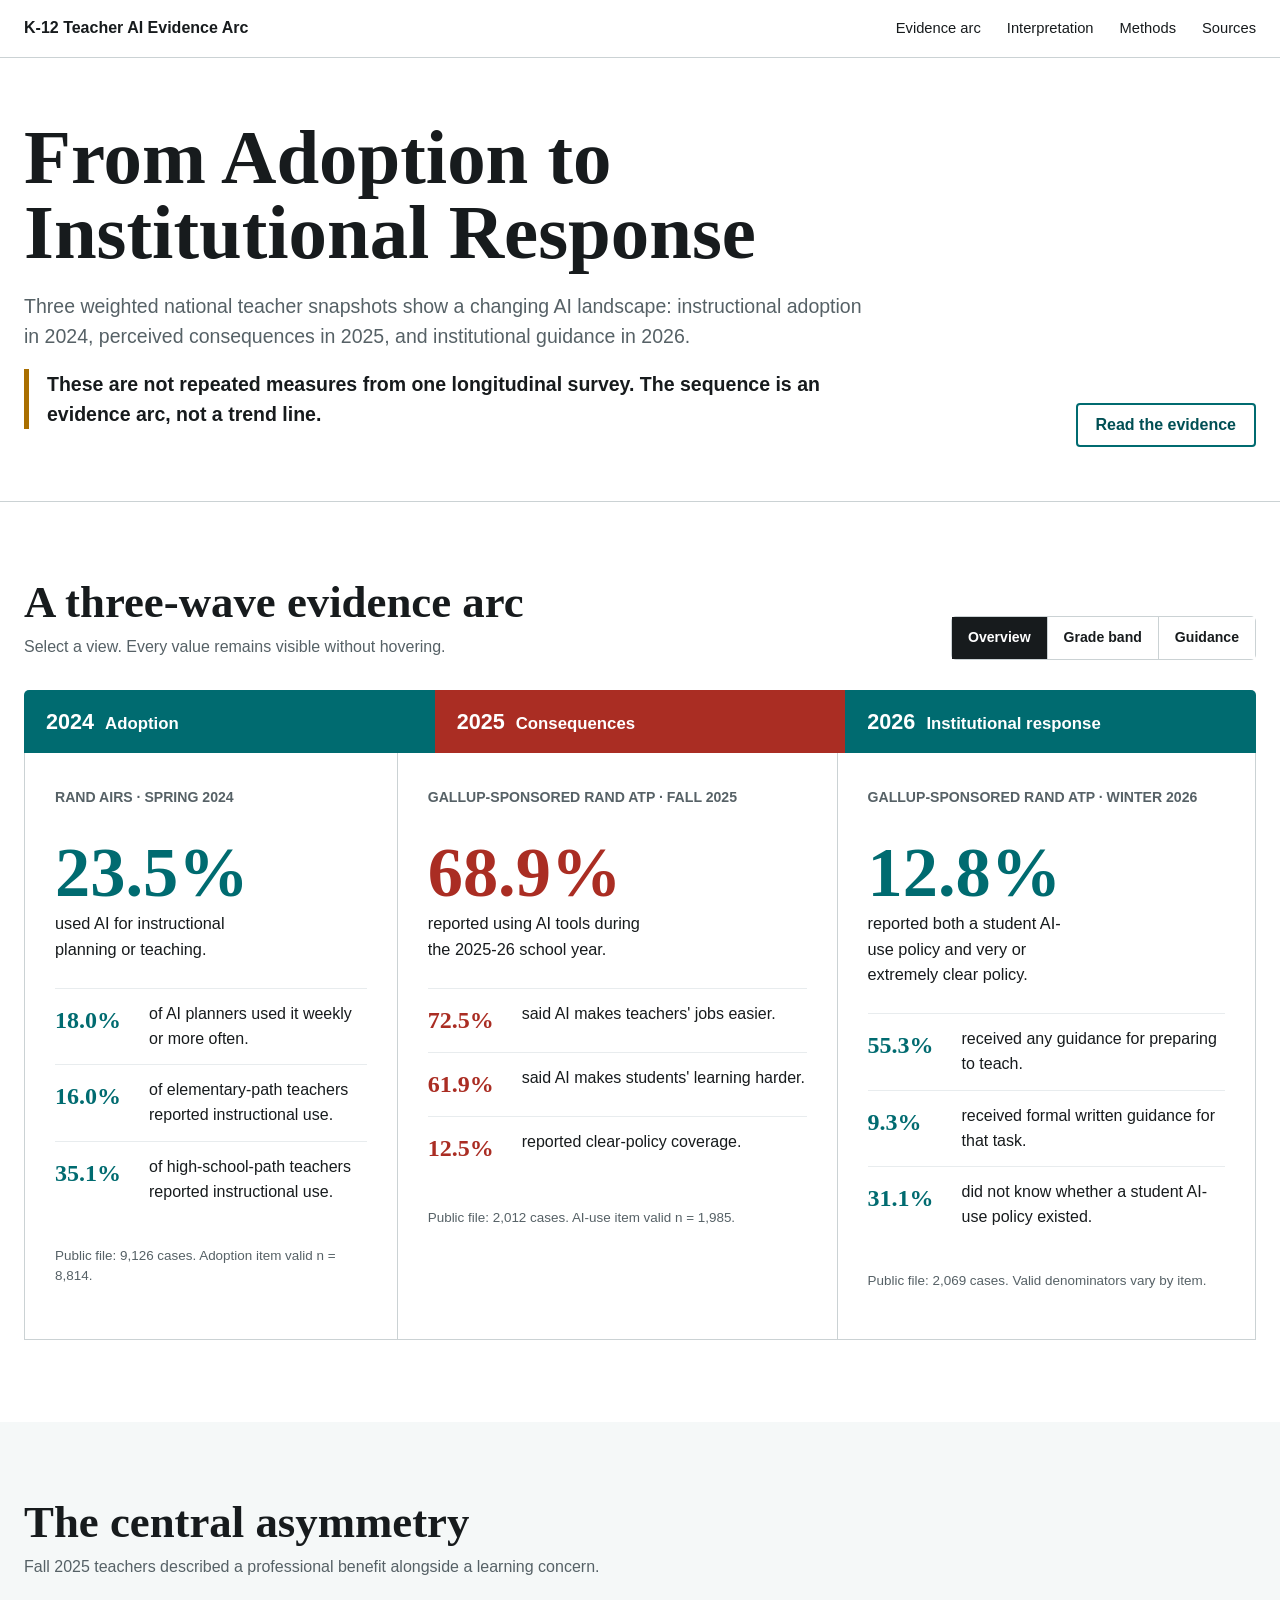
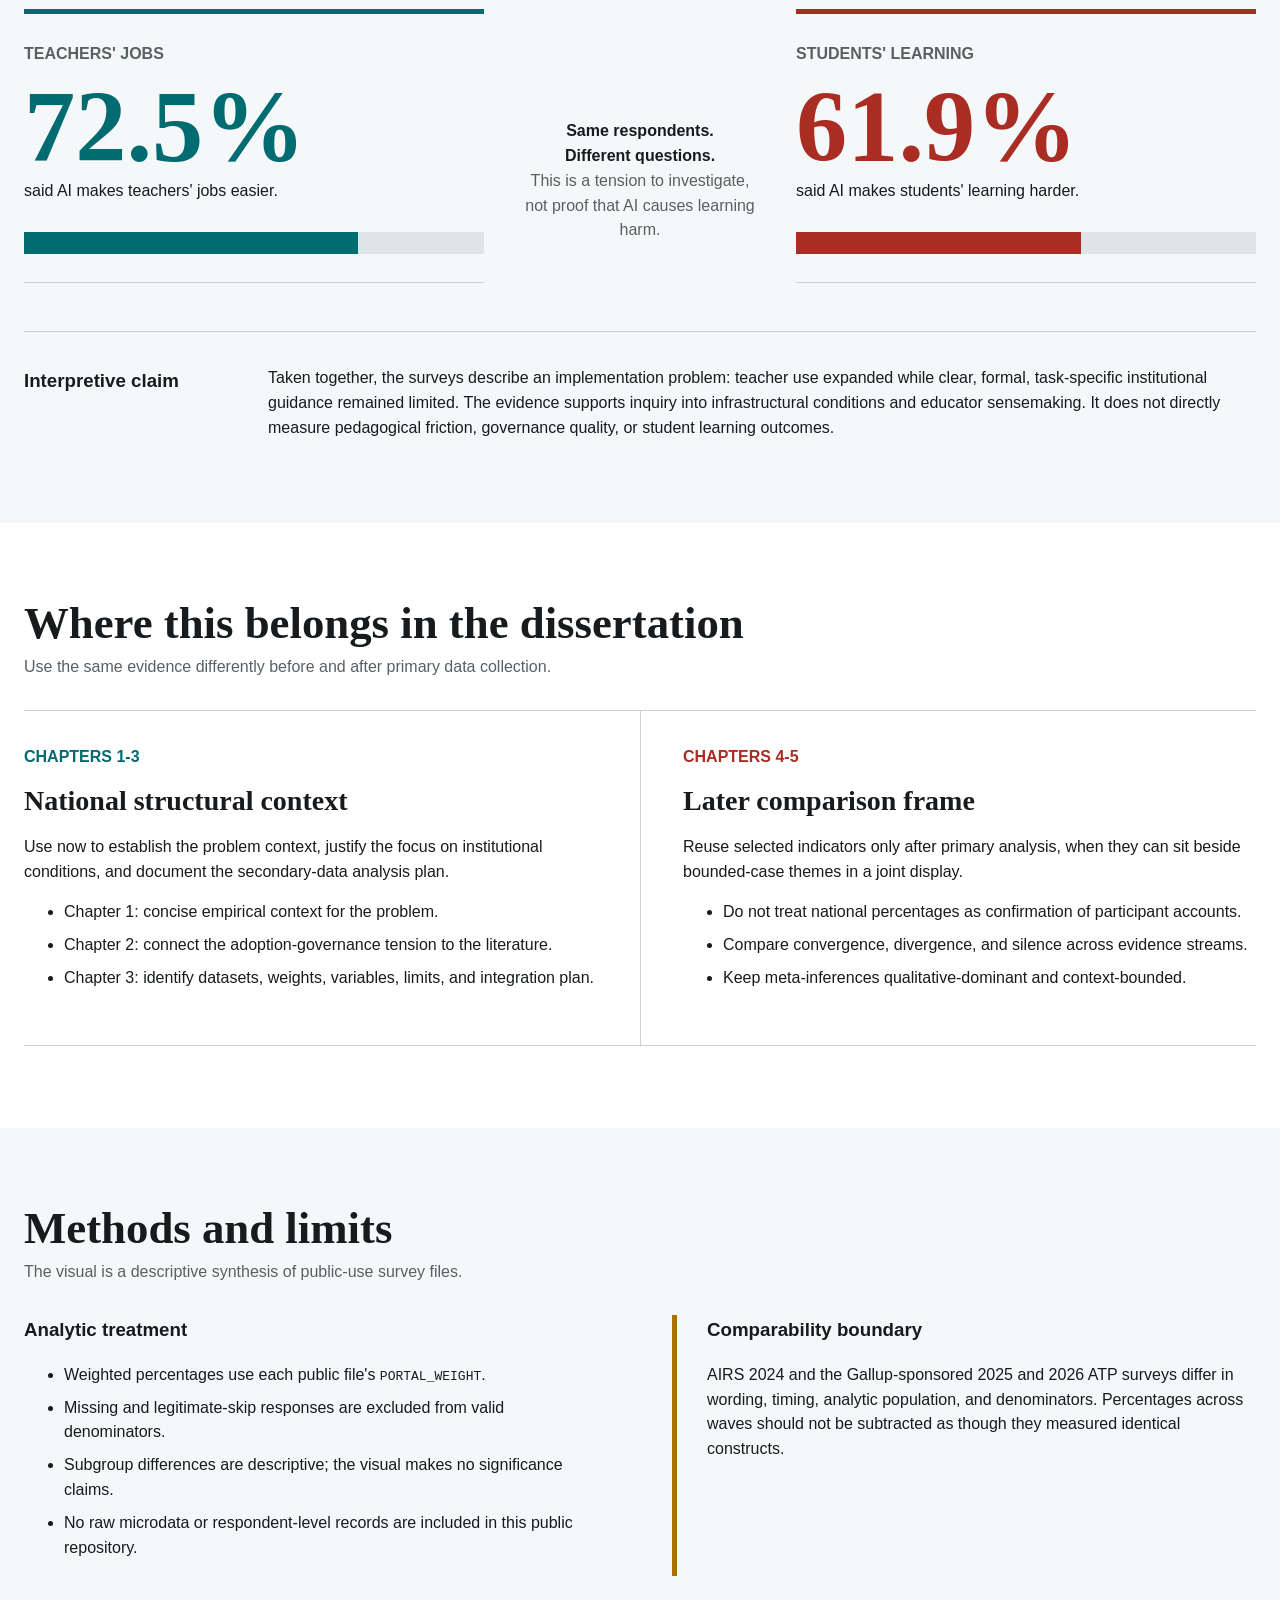
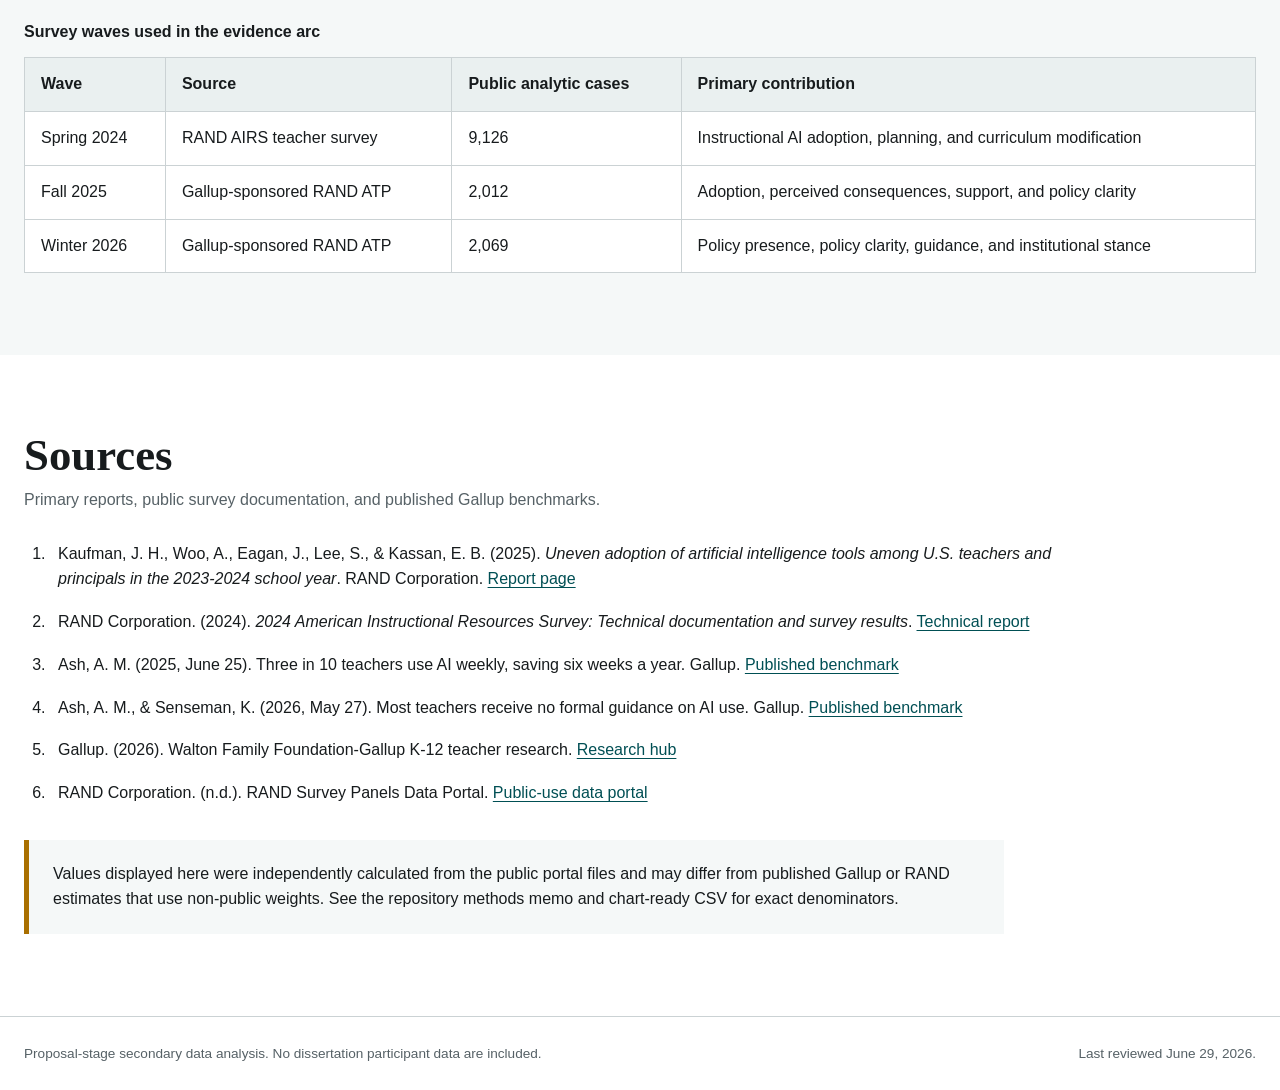
==== index.html @ 57ae304a "Create K-12 teacher AI evidence arc" ====
<!doctype html>
<html lang="en">
<head>
  <meta charset="utf-8">
  <meta name="viewport" content="width=device-width, initial-scale=1">
  <meta name="description" content="A proposal-stage visual analysis of national K-12 teacher AI survey evidence from 2024 through 2026.">
  <title>From Adoption to Institutional Response</title>
  <link rel="stylesheet" href="styles.css">
  <script src="app.js" defer></script>
</head>
<body>
  <a class="skip-link" href="#main">Skip to the evidence</a>

  <header class="site-header">
    <a class="brand" href="#top">K-12 Teacher AI Evidence Arc</a>
    <nav aria-label="Primary navigation">
      <a href="#evidence">Evidence arc</a>
      <a href="#interpretation">Interpretation</a>
      <a href="#methods">Methods</a>
      <a href="#sources">Sources</a>
    </nav>
  </header>

  <main id="main">
    <section class="hero" id="top">
      <div class="hero-copy">
        <h1>From Adoption to Institutional Response</h1>
        <p>
          Three weighted national teacher snapshots show a changing AI landscape:
          instructional adoption in 2024, perceived consequences in 2025, and
          institutional guidance in 2026.
        </p>
        <p class="boundary-note">
          These are not repeated measures from one longitudinal survey. The sequence is
          an evidence arc, not a trend line.
        </p>
      </div>
      <a class="primary-link" href="#evidence">Read the evidence</a>
    </section>

    <section class="evidence-section" id="evidence" aria-labelledby="evidence-title">
      <div class="section-heading">
        <div>
          <h2 id="evidence-title">A three-wave evidence arc</h2>
          <p>Select a view. Every value remains visible without hovering.</p>
        </div>
        <div class="view-tabs" role="tablist" aria-label="Evidence view">
          <button type="button" role="tab" aria-selected="true" aria-controls="chart-panel" data-view="overview">Overview</button>
          <button type="button" role="tab" aria-selected="false" aria-controls="chart-panel" data-view="grade">Grade band</button>
          <button type="button" role="tab" aria-selected="false" aria-controls="chart-panel" data-view="guidance">Guidance</button>
        </div>
      </div>

      <div class="stage-rail" aria-label="Evidence arc stages">
        <div class="stage stage-2024">
          <span>2024</span>
          <strong>Adoption</strong>
        </div>
        <div class="stage stage-2025">
          <span>2025</span>
          <strong>Consequences</strong>
        </div>
        <div class="stage stage-2026">
          <span>2026</span>
          <strong>Institutional response</strong>
        </div>
      </div>

      <div id="chart-panel" class="chart-panel" role="tabpanel" aria-live="polite"></div>
      <noscript>
        <p class="noscript-note">Enable JavaScript to switch among evidence views. The chart-ready data remain available in the repository.</p>
      </noscript>
    </section>

    <section class="interpretation-section" id="interpretation">
      <div class="section-heading">
        <div>
          <h2>The central asymmetry</h2>
          <p>Fall 2025 teachers described a professional benefit alongside a learning concern.</p>
        </div>
      </div>

      <div class="asymmetry-grid">
        <article class="asymmetry-side benefit">
          <p class="measure-label">Teachers' jobs</p>
          <p class="large-value">72.5%</p>
          <p>said AI makes teachers' jobs easier.</p>
          <div class="single-bar" aria-label="72.5 percent said AI makes teachers' jobs easier">
            <span style="width:72.5%"></span>
          </div>
        </article>
        <div class="asymmetry-note">
          <strong>Same respondents.<br>Different questions.</strong>
          <p>This is a tension to investigate, not proof that AI causes learning harm.</p>
        </div>
        <article class="asymmetry-side concern">
          <p class="measure-label">Students' learning</p>
          <p class="large-value">61.9%</p>
          <p>said AI makes students' learning harder.</p>
          <div class="single-bar" aria-label="61.9 percent said AI makes students' learning harder">
            <span style="width:61.9%"></span>
          </div>
        </article>
      </div>

      <div class="interpretive-claim">
        <h3>Interpretive claim</h3>
        <p>
          Taken together, the surveys describe an implementation problem: teacher use
          expanded while clear, formal, task-specific institutional guidance remained
          limited. The evidence supports inquiry into infrastructural conditions and
          educator sensemaking. It does not directly measure pedagogical friction,
          governance quality, or student learning outcomes.
        </p>
      </div>
    </section>

    <section class="chapter-section" id="chapters">
      <div class="section-heading">
        <div>
          <h2>Where this belongs in the dissertation</h2>
          <p>Use the same evidence differently before and after primary data collection.</p>
        </div>
      </div>

      <div class="chapter-grid">
        <article>
          <p class="chapter-number">Chapters 1-3</p>
          <h3>National structural context</h3>
          <p>
            Use now to establish the problem context, justify the focus on institutional
            conditions, and document the secondary-data analysis plan.
          </p>
          <ul>
            <li>Chapter 1: concise empirical context for the problem.</li>
            <li>Chapter 2: connect the adoption-governance tension to the literature.</li>
            <li>Chapter 3: identify datasets, weights, variables, limits, and integration plan.</li>
          </ul>
        </article>
        <article>
          <p class="chapter-number future">Chapters 4-5</p>
          <h3>Later comparison frame</h3>
          <p>
            Reuse selected indicators only after primary analysis, when they can sit
            beside bounded-case themes in a joint display.
          </p>
          <ul>
            <li>Do not treat national percentages as confirmation of participant accounts.</li>
            <li>Compare convergence, divergence, and silence across evidence streams.</li>
            <li>Keep meta-inferences qualitative-dominant and context-bounded.</li>
          </ul>
        </article>
      </div>
    </section>

    <section class="methods-section" id="methods">
      <div class="section-heading">
        <div>
          <h2>Methods and limits</h2>
          <p>The visual is a descriptive synthesis of public-use survey files.</p>
        </div>
      </div>

      <div class="methods-grid">
        <div>
          <h3>Analytic treatment</h3>
          <ul>
            <li>Weighted percentages use each public file's <code>PORTAL_WEIGHT</code>.</li>
            <li>Missing and legitimate-skip responses are excluded from valid denominators.</li>
            <li>Subgroup differences are descriptive; the visual makes no significance claims.</li>
            <li>No raw microdata or respondent-level records are included in this public repository.</li>
          </ul>
        </div>
        <div>
          <h3>Comparability boundary</h3>
          <p>
            AIRS 2024 and the Gallup-sponsored 2025 and 2026 ATP surveys differ in
            wording, timing, analytic population, and denominators. Percentages across
            waves should not be subtracted as though they measured identical constructs.
          </p>
        </div>
      </div>

      <div class="method-table-wrap">
        <table>
          <caption>Survey waves used in the evidence arc</caption>
          <thead>
            <tr>
              <th scope="col">Wave</th>
              <th scope="col">Source</th>
              <th scope="col">Public analytic cases</th>
              <th scope="col">Primary contribution</th>
            </tr>
          </thead>
          <tbody>
            <tr>
              <td>Spring 2024</td>
              <td>RAND AIRS teacher survey</td>
              <td>9,126</td>
              <td>Instructional AI adoption, planning, and curriculum modification</td>
            </tr>
            <tr>
              <td>Fall 2025</td>
              <td>Gallup-sponsored RAND ATP</td>
              <td>2,012</td>
              <td>Adoption, perceived consequences, support, and policy clarity</td>
            </tr>
            <tr>
              <td>Winter 2026</td>
              <td>Gallup-sponsored RAND ATP</td>
              <td>2,069</td>
              <td>Policy presence, policy clarity, guidance, and institutional stance</td>
            </tr>
          </tbody>
        </table>
      </div>
    </section>

    <section class="sources-section" id="sources">
      <div class="section-heading">
        <div>
          <h2>Sources</h2>
          <p>Primary reports, public survey documentation, and published Gallup benchmarks.</p>
        </div>
      </div>

      <ol class="source-list">
        <li>
          Kaufman, J. H., Woo, A., Eagan, J., Lee, S., &amp; Kassan, E. B. (2025).
          <em>Uneven adoption of artificial intelligence tools among U.S. teachers and principals in the 2023-2024 school year</em>.
          RAND Corporation.
          <a href="https://www.rand.org/pubs/research_reports/RRA134-25.html">Report page</a>
        </li>
        <li>
          RAND Corporation. (2024). <em>2024 American Instructional Resources Survey: Technical documentation and survey results</em>.
          <a href="https://www.rand.org/content/dam/rand/pubs/research_reports/RRA100/RRA134-24/RAND_RRA134-24.pdf">Technical report</a>
        </li>
        <li>
          Ash, A. M. (2025, June 25). Three in 10 teachers use AI weekly, saving six weeks a year. Gallup.
          <a href="https://news.gallup.com/poll/691967/three-teachers-weekly-saving-six-weeks-year.aspx">Published benchmark</a>
        </li>
        <li>
          Ash, A. M., &amp; Senseman, K. (2026, May 27). Most teachers receive no formal guidance on AI use. Gallup.
          <a href="https://news.gallup.com/poll/710534/teachers-receive-no-formal-guidance.aspx">Published benchmark</a>
        </li>
        <li>
          Gallup. (2026). Walton Family Foundation-Gallup K-12 teacher research.
          <a href="https://www.gallup.com/analytics/659819/k-12-teacher-research.aspx">Research hub</a>
        </li>
        <li>
          RAND Corporation. (n.d.). RAND Survey Panels Data Portal.
          <a href="https://rspdata.org/">Public-use data portal</a>
        </li>
      </ol>

      <p class="source-note">
        Values displayed here were independently calculated from the public portal files
        and may differ from published Gallup or RAND estimates that use non-public weights.
        See the repository methods memo and chart-ready CSV for exact denominators.
      </p>
    </section>
  </main>

  <footer>
    <p>Proposal-stage secondary data analysis. No dissertation participant data are included.</p>
    <p>Last reviewed June 29, 2026.</p>
  </footer>
</body>
</html>
---- styles.css ----
:root {
  --ink: #171b1d;
  --muted: #566166;
  --line: #cbd2d4;
  --soft-line: #e8ecee;
  --paper: #ffffff;
  --wash: #f5f8f8;
  --teal: #006b70;
  --teal-dark: #004f54;
  --red: #aa2d23;
  --red-dark: #7f211a;
  --ochre: #a96f00;
  --focus: #1e6cc7;
  --max: 1240px;
}

* {
  box-sizing: border-box;
}

html {
  scroll-behavior: smooth;
}

body {
  margin: 0;
  background: var(--paper);
  color: var(--ink);
  font-family: "Segoe UI", Aptos, Arial, sans-serif;
  line-height: 1.55;
}

a {
  color: var(--teal-dark);
  text-underline-offset: 0.18em;
}

a:hover {
  color: var(--red-dark);
}

button,
a {
  -webkit-tap-highlight-color: transparent;
}

:focus-visible {
  outline: 3px solid var(--focus);
  outline-offset: 3px;
}

.skip-link {
  position: fixed;
  z-index: 100;
  top: 8px;
  left: 8px;
  padding: 10px 14px;
  background: var(--ink);
  color: #fff;
  transform: translateY(-150%);
}

.skip-link:focus {
  transform: translateY(0);
}

.site-header {
  position: sticky;
  z-index: 20;
  top: 0;
  display: flex;
  align-items: center;
  justify-content: space-between;
  min-height: 58px;
  padding: 0 max(24px, calc((100vw - var(--max)) / 2));
  border-bottom: 1px solid var(--line);
  background: rgba(255, 255, 255, 0.97);
}

.brand {
  color: var(--ink);
  font-weight: 750;
  text-decoration: none;
}

nav {
  display: flex;
  gap: 26px;
}

nav a {
  color: var(--ink);
  font-size: 0.92rem;
  text-decoration: none;
}

nav a:hover {
  color: var(--teal);
}

main > section {
  scroll-margin-top: 70px;
}

.hero,
.evidence-section,
.interpretation-section,
.chapter-section,
.methods-section,
.sources-section,
footer {
  padding-right: max(24px, calc((100vw - var(--max)) / 2));
  padding-left: max(24px, calc((100vw - var(--max)) / 2));
}

.hero {
  display: grid;
  grid-template-columns: minmax(0, 1fr) auto;
  gap: 42px;
  align-items: end;
  min-height: 390px;
  padding-top: 62px;
  padding-bottom: 54px;
  border-bottom: 1px solid var(--line);
}

.hero-copy {
  max-width: 1000px;
}

h1,
h2,
h3,
p {
  margin-top: 0;
}

h1 {
  max-width: 1120px;
  margin-bottom: 20px;
  font-family: Georgia, "Times New Roman", serif;
  font-size: clamp(3rem, 6vw, 5.25rem);
  font-weight: 700;
  line-height: 0.98;
  letter-spacing: 0;
}

.hero-copy > p {
  max-width: 850px;
  margin-bottom: 18px;
  color: var(--muted);
  font-size: 1.22rem;
}

.boundary-note {
  padding-left: 18px;
  border-left: 5px solid var(--ochre);
  color: var(--ink) !important;
  font-weight: 650;
}

.primary-link {
  display: inline-flex;
  align-items: center;
  min-height: 44px;
  padding: 0 18px;
  border: 2px solid var(--teal);
  border-radius: 4px;
  color: var(--teal-dark);
  font-weight: 700;
  text-decoration: none;
}

.primary-link:hover {
  background: var(--teal);
  color: #fff;
}

.evidence-section,
.interpretation-section,
.chapter-section,
.methods-section,
.sources-section {
  padding-top: 76px;
  padding-bottom: 82px;
}

.interpretation-section,
.methods-section {
  background: var(--wash);
}

.section-heading {
  display: flex;
  gap: 24px;
  align-items: end;
  justify-content: space-between;
  margin-bottom: 30px;
}

h2 {
  margin-bottom: 8px;
  font-family: Georgia, "Times New Roman", serif;
  font-size: clamp(2rem, 3.5vw, 3.4rem);
  line-height: 1.08;
  letter-spacing: 0;
}

.section-heading p {
  margin-bottom: 0;
  color: var(--muted);
}

.view-tabs {
  display: flex;
  flex: 0 0 auto;
  border: 1px solid var(--line);
  border-radius: 5px;
}

.view-tabs button {
  min-height: 42px;
  padding: 0 16px;
  border: 0;
  border-right: 1px solid var(--line);
  background: #fff;
  color: var(--ink);
  font: inherit;
  font-size: 0.88rem;
  font-weight: 650;
  cursor: pointer;
}

.view-tabs button:last-child {
  border-right: 0;
}

.view-tabs button[aria-selected="true"] {
  background: var(--ink);
  color: #fff;
}

.stage-rail {
  display: grid;
  grid-template-columns: 1fr 1fr 1fr;
  overflow: hidden;
  border-radius: 5px 5px 0 0;
}

.stage {
  display: flex;
  gap: 11px;
  align-items: baseline;
  padding: 15px 22px;
  color: #fff;
}

.stage span {
  font-size: 1.35rem;
  font-weight: 800;
}

.stage strong {
  font-size: 1.05rem;
}

.stage-2024,
.stage-2026 {
  background: var(--teal);
}

.stage-2025 {
  background: var(--red);
}

.chart-panel {
  min-height: 470px;
  border: 1px solid var(--line);
  border-top: 0;
}

.overview-grid {
  display: grid;
  grid-template-columns: 1fr 1.18fr 1.12fr;
  min-height: 470px;
}

.wave {
  padding: 34px 30px;
  border-right: 1px solid var(--line);
}

.wave:last-child {
  border-right: 0;
}

.wave-source {
  margin-bottom: 28px;
  color: var(--muted);
  font-size: 0.88rem;
  font-weight: 700;
  text-transform: uppercase;
}

.wave-value {
  margin-bottom: 4px;
  color: var(--teal);
  font-family: Georgia, "Times New Roman", serif;
  font-size: 4.4rem;
  font-weight: 700;
  line-height: 1;
}

.wave-2025 .wave-value {
  color: var(--red);
}

.wave-description {
  max-width: 24ch;
  font-size: 1.02rem;
}

.wave-list {
  margin: 26px 0 0;
  padding: 0;
  list-style: none;
}

.wave-list li {
  display: grid;
  grid-template-columns: 82px 1fr;
  gap: 12px;
  padding: 13px 0;
  border-top: 1px solid var(--soft-line);
}

.wave-list strong {
  color: var(--teal);
  font-family: Georgia, "Times New Roman", serif;
  font-size: 1.5rem;
}

.wave-2025 .wave-list strong {
  color: var(--red);
}

.wave-note {
  margin-top: 28px;
  color: var(--muted);
  font-size: 0.84rem;
}

.comparison-view,
.guidance-view {
  padding: 34px 32px 40px;
}

.chart-intro {
  max-width: 860px;
  margin-bottom: 30px;
  color: var(--muted);
}

.comparison-grid {
  display: grid;
  grid-template-columns: 1fr 1fr;
  gap: 46px;
}

.comparison-column h3,
.guidance-view h3 {
  margin-bottom: 5px;
  font-size: 1.18rem;
}

.comparison-column > p {
  color: var(--muted);
  font-size: 0.88rem;
}

.bar-row {
  display: grid;
  grid-template-columns: minmax(145px, 1.2fr) minmax(180px, 3fr) 58px;
  gap: 12px;
  align-items: center;
  margin: 15px 0;
}

.bar-label {
  font-size: 0.9rem;
}

.bar-track {
  height: 18px;
  background: #e5eaeb;
}

.bar-fill {
  display: block;
  height: 100%;
  background: var(--teal);
}

.bar-fill.red {
  background: var(--red);
}

.bar-fill.formal {
  background: var(--red);
}

.bar-value {
  font-variant-numeric: tabular-nums;
  font-weight: 750;
  text-align: right;
}

.legend {
  display: flex;
  gap: 22px;
  margin-bottom: 22px;
  font-size: 0.88rem;
}

.legend span {
  display: inline-flex;
  gap: 8px;
  align-items: center;
}

.legend i {
  width: 14px;
  height: 14px;
  background: var(--teal);
}

.legend .formal-key {
  background: var(--red);
}

.guidance-pair {
  margin-bottom: 20px;
}

.guidance-pair > p {
  margin-bottom: 7px;
  font-size: 0.9rem;
  font-weight: 650;
}

.paired-bar {
  display: grid;
  grid-template-columns: 1fr 58px;
  gap: 12px;
  align-items: center;
  margin: 5px 0;
}

.paired-track {
  height: 12px;
  background: #e5eaeb;
}

.paired-track span {
  display: block;
  height: 100%;
}

.asymmetry-grid {
  display: grid;
  grid-template-columns: 1fr 240px 1fr;
  gap: 36px;
  align-items: end;
}

.asymmetry-side {
  padding: 28px 0;
  border-top: 5px solid var(--teal);
  border-bottom: 1px solid var(--line);
}

.asymmetry-side.concern {
  border-top-color: var(--red);
}

.measure-label {
  margin-bottom: 14px;
  color: var(--muted);
  font-weight: 700;
  text-transform: uppercase;
}

.large-value {
  margin-bottom: 6px;
  color: var(--teal);
  font-family: Georgia, "Times New Roman", serif;
  font-size: clamp(4rem, 8vw, 7.5rem);
  font-weight: 700;
  line-height: 0.9;
}

.concern .large-value {
  color: var(--red);
}

.single-bar {
  height: 22px;
  margin-top: 28px;
  background: #dfe5e6;
}

.single-bar span {
  display: block;
  height: 100%;
  background: var(--teal);
}

.concern .single-bar span {
  background: var(--red);
}

.asymmetry-note {
  padding: 24px 0;
  color: var(--muted);
  text-align: center;
}

.asymmetry-note strong {
  color: var(--ink);
}

.interpretive-claim {
  display: grid;
  grid-template-columns: 210px 1fr;
  gap: 34px;
  margin-top: 48px;
  padding-top: 34px;
  border-top: 1px solid var(--line);
}

.interpretive-claim h3,
.interpretive-claim p {
  margin: 0;
}

.chapter-grid {
  display: grid;
  grid-template-columns: 1fr 1fr;
  border-top: 1px solid var(--line);
  border-bottom: 1px solid var(--line);
}

.chapter-grid article {
  padding: 34px 42px 38px 0;
}

.chapter-grid article + article {
  padding-right: 0;
  padding-left: 42px;
  border-left: 1px solid var(--line);
}

.chapter-number {
  margin-bottom: 10px;
  color: var(--teal);
  font-weight: 800;
  text-transform: uppercase;
}

.chapter-number.future {
  color: var(--red);
}

.chapter-grid h3 {
  margin-bottom: 12px;
  font-family: Georgia, "Times New Roman", serif;
  font-size: 1.75rem;
}

.chapter-grid li,
.methods-grid li {
  margin-bottom: 8px;
}

.methods-grid {
  display: grid;
  grid-template-columns: 1fr 1fr;
  gap: 64px;
  margin-bottom: 44px;
}

.methods-grid > div:last-child {
  padding-left: 30px;
  border-left: 5px solid var(--ochre);
}

.method-table-wrap {
  overflow-x: auto;
}

table {
  width: 100%;
  border-collapse: collapse;
  background: #fff;
}

caption {
  padding-bottom: 12px;
  font-weight: 750;
  text-align: left;
}

th,
td {
  padding: 14px 16px;
  border: 1px solid var(--line);
  text-align: left;
  vertical-align: top;
}

th {
  background: #eaf0f0;
}

.source-list {
  max-width: 1050px;
  margin: 0;
  padding-left: 26px;
}

.source-list li {
  margin-bottom: 18px;
  padding-left: 8px;
}

.source-list a {
  white-space: nowrap;
}

.source-note {
  max-width: 980px;
  margin: 34px 0 0;
  padding: 22px 24px;
  border-left: 5px solid var(--ochre);
  background: var(--wash);
}

footer {
  display: flex;
  justify-content: space-between;
  gap: 24px;
  padding-top: 26px;
  padding-bottom: 26px;
  border-top: 1px solid var(--line);
  color: var(--muted);
  font-size: 0.85rem;
}

footer p {
  margin: 0;
}

.noscript-note {
  padding: 24px;
  border: 1px solid var(--line);
}

@media (max-width: 900px) {
  .site-header {
    position: static;
    align-items: flex-start;
    padding-top: 15px;
    padding-bottom: 15px;
  }

  nav {
    gap: 14px;
    flex-wrap: wrap;
    justify-content: flex-end;
  }

  .hero {
    grid-template-columns: 1fr;
    min-height: auto;
  }

  .overview-grid,
  .comparison-grid,
  .asymmetry-grid,
  .chapter-grid,
  .methods-grid {
    grid-template-columns: 1fr;
  }

  .wave {
    border-right: 0;
    border-bottom: 1px solid var(--line);
  }

  .wave:last-child {
    border-bottom: 0;
  }

  .asymmetry-note {
    text-align: left;
  }

  .chapter-grid article + article {
    padding-left: 0;
    border-top: 1px solid var(--line);
    border-left: 0;
  }

  .methods-grid > div:last-child {
    padding-top: 8px;
  }
}

@media (max-width: 680px) {
  .site-header {
    display: block;
  }

  .brand {
    display: block;
    margin-bottom: 10px;
  }

  nav {
    justify-content: flex-start;
  }

  h1 {
    font-size: 2.75rem;
  }

  .hero,
  .evidence-section,
  .interpretation-section,
  .chapter-section,
  .methods-section,
  .sources-section,
  footer {
    padding-right: 18px;
    padding-left: 18px;
  }

  .hero {
    padding-top: 42px;
    padding-bottom: 36px;
  }

  .hero-copy > p {
    font-size: 1.05rem;
  }

  .evidence-section {
    padding-top: 46px;
  }

  .section-heading {
    display: block;
  }

  .view-tabs {
    margin-top: 20px;
  }

  .view-tabs button {
    flex: 1 1 0;
    padding: 0 10px;
  }

  .stage-rail {
    grid-template-columns: 1fr;
  }

  .stage {
    padding: 11px 16px;
  }

  .chart-panel {
    min-height: 0;
  }

  .comparison-view,
  .guidance-view {
    padding: 26px 16px 32px;
  }

  .bar-row {
    grid-template-columns: 1fr 50px;
  }

  .bar-track {
    grid-column: 1 / -1;
    grid-row: 2;
  }

  .interpretive-claim {
    grid-template-columns: 1fr;
  }

  .chapter-grid article,
  .chapter-grid article + article {
    padding: 28px 0;
  }

  footer {
    display: block;
  }

  footer p + p {
    margin-top: 8px;
  }
}

@media print {
  .site-header,
  .primary-link,
  .view-tabs {
    display: none;
  }

  .hero {
    min-height: auto;
    padding-top: 34px;
  }

  .evidence-section,
  .interpretation-section,
  .chapter-section,
  .methods-section,
  .sources-section {
    break-inside: avoid;
    padding-top: 34px;
    padding-bottom: 34px;
  }
}

@media (prefers-reduced-motion: reduce) {
  html {
    scroll-behavior: auto;
  }
}
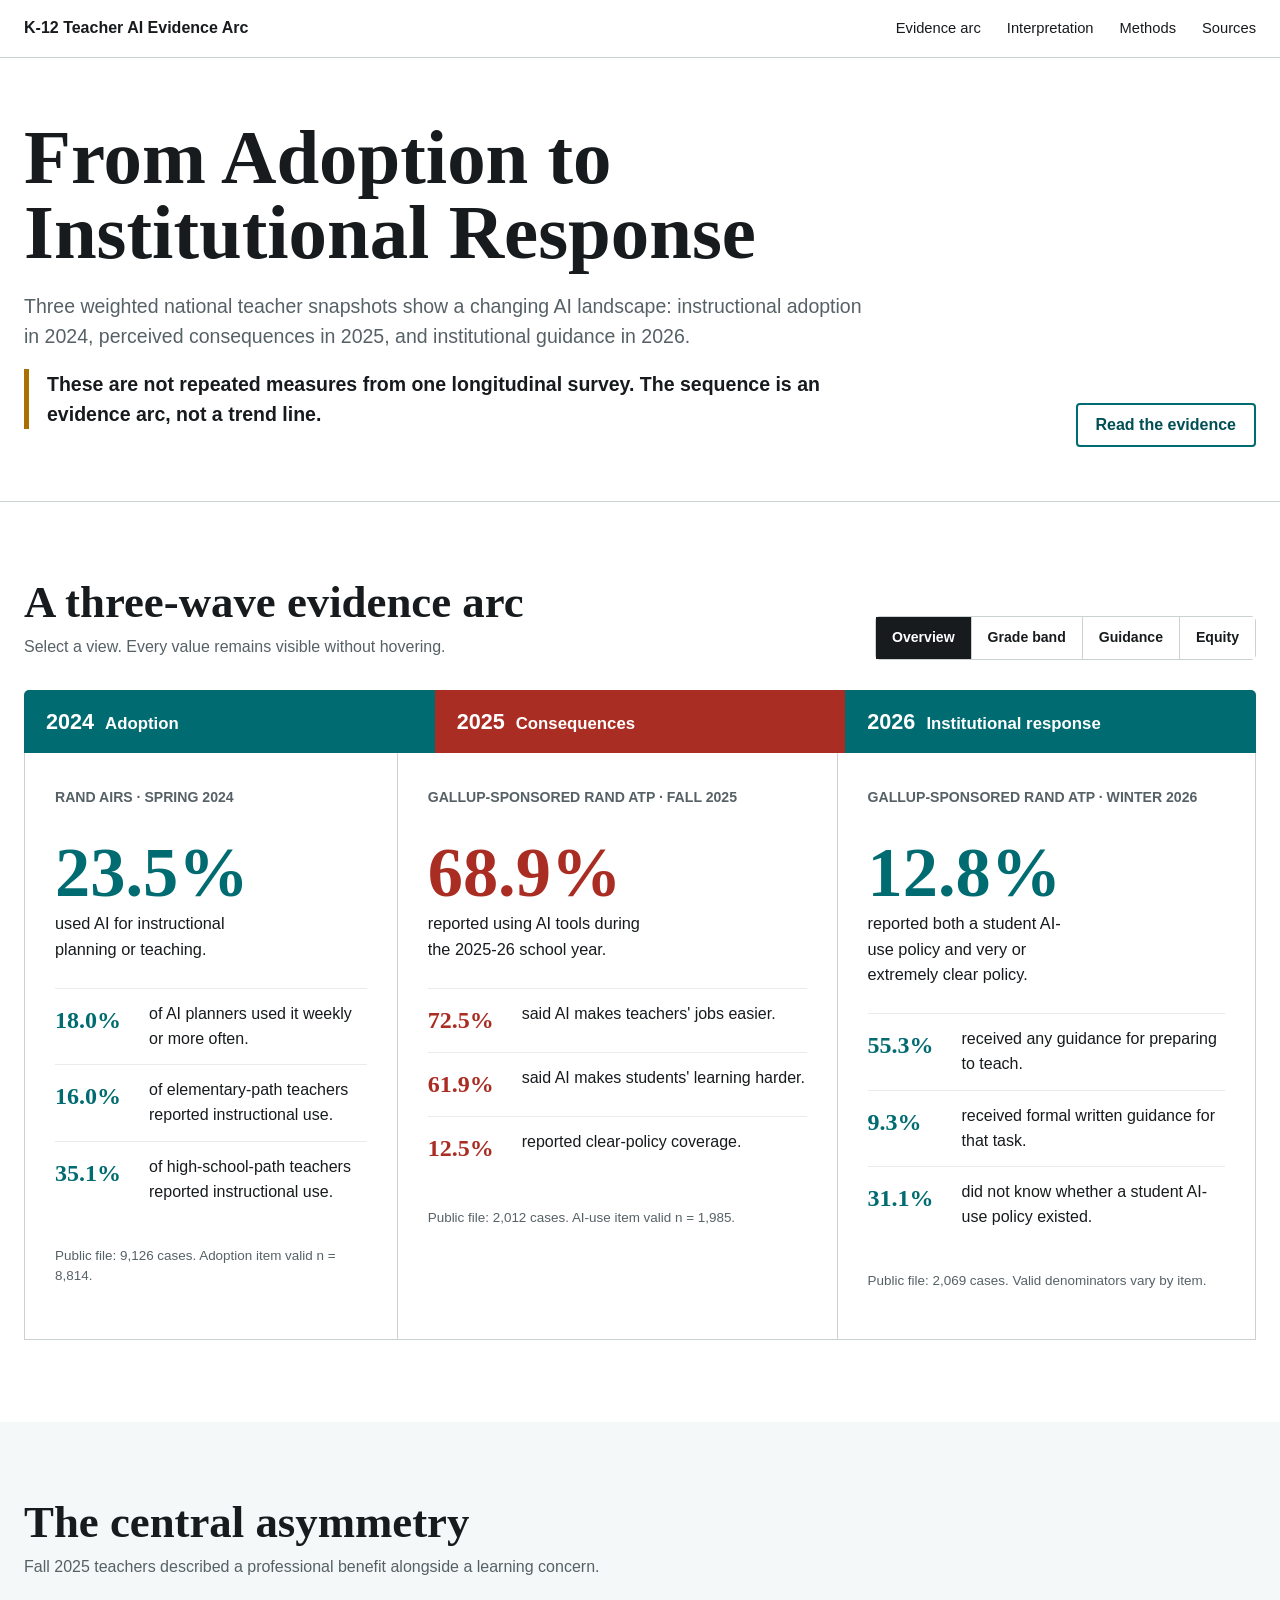
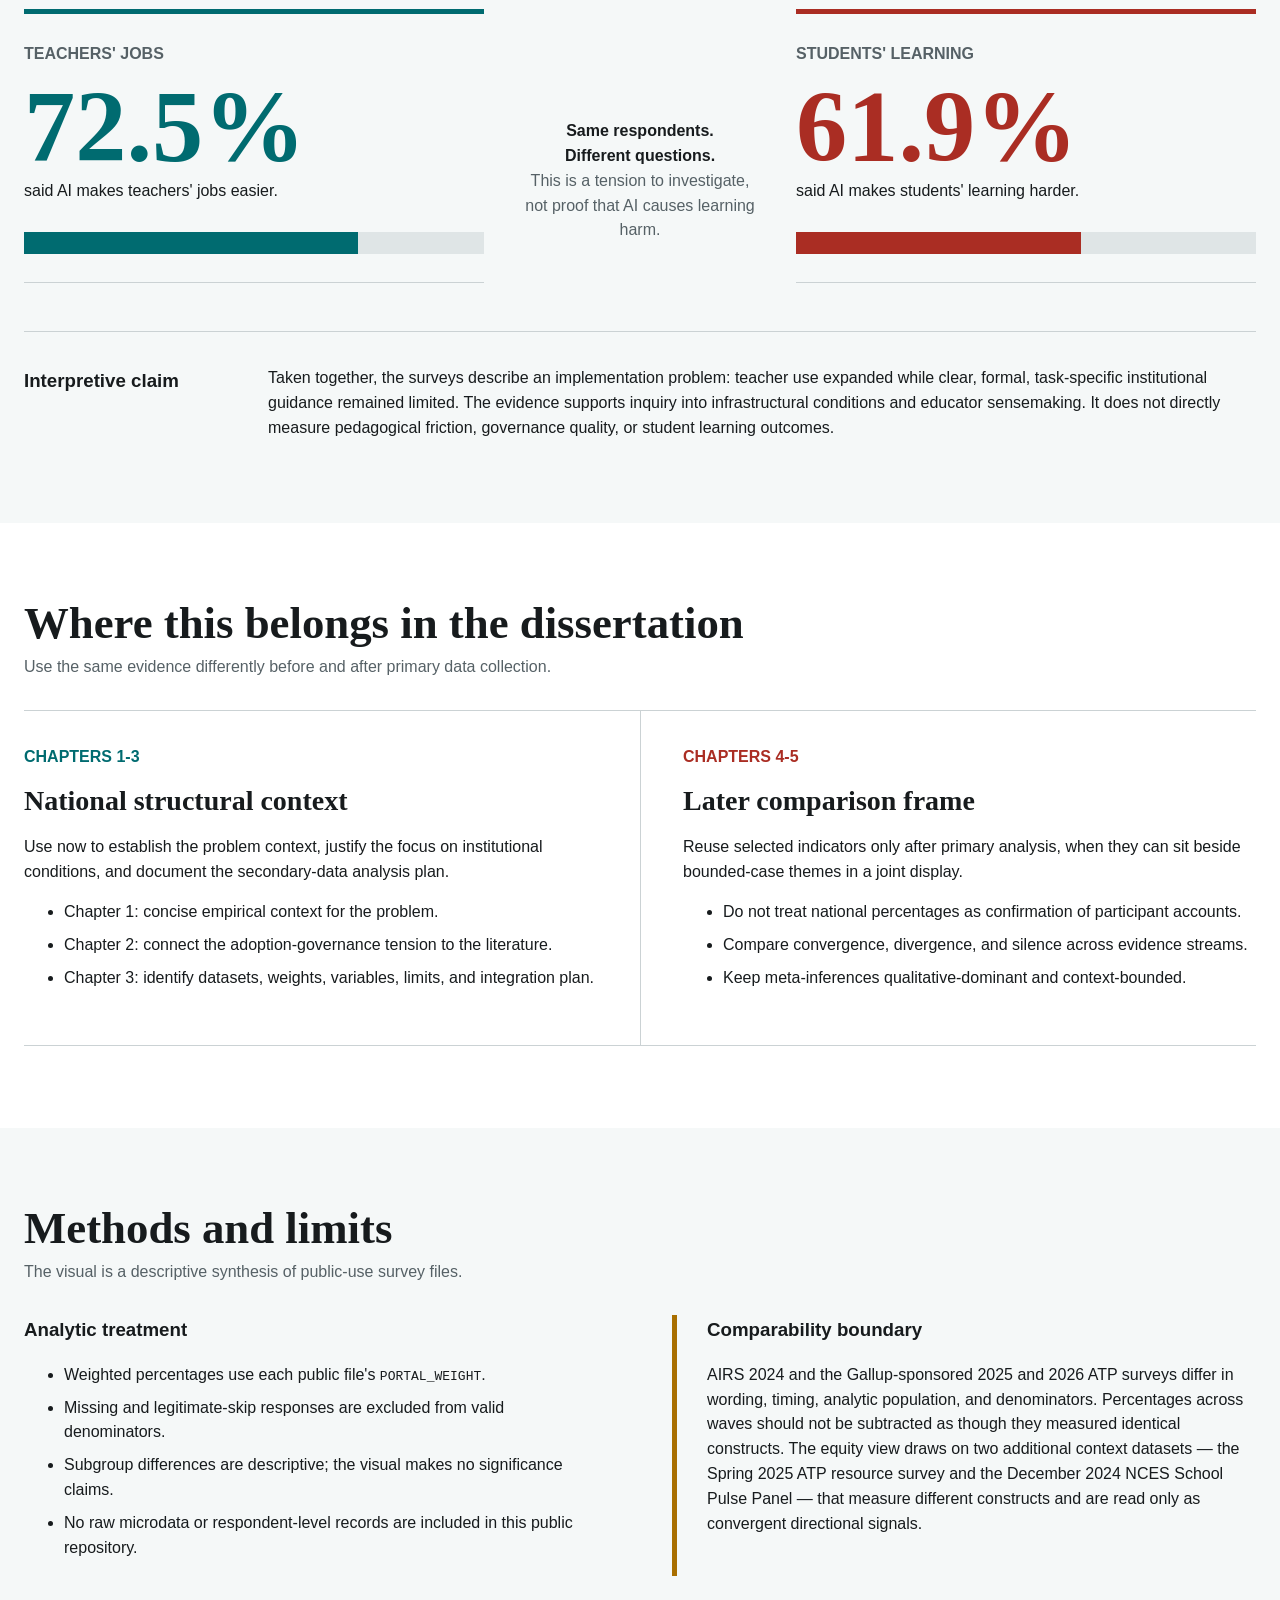
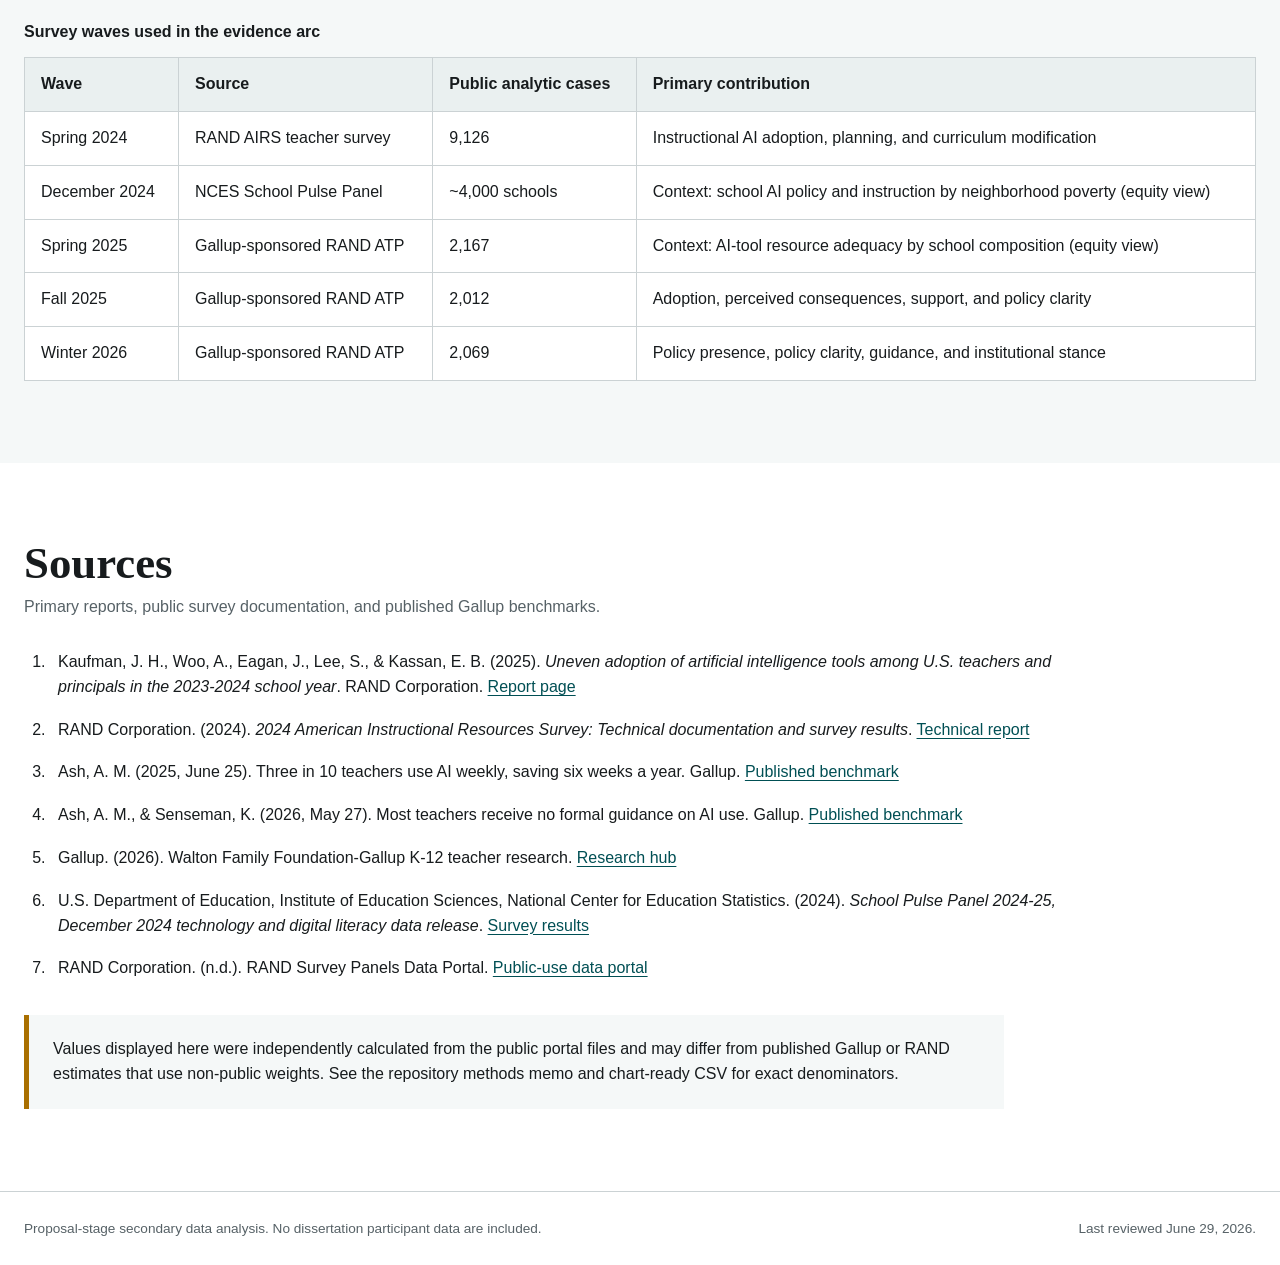
==== commit 31375b80: "Add equity view + reproducible analysis scripts - New "Equity" tab: convergent gap across two indepe" ====
--- a/index.html
+++ b/index.html
@@ -48,6 +48,7 @@
           <button type="button" role="tab" aria-selected="true" aria-controls="chart-panel" data-view="overview">Overview</button>
           <button type="button" role="tab" aria-selected="false" aria-controls="chart-panel" data-view="grade">Grade band</button>
           <button type="button" role="tab" aria-selected="false" aria-controls="chart-panel" data-view="guidance">Guidance</button>
+          <button type="button" role="tab" aria-selected="false" aria-controls="chart-panel" data-view="equity">Equity</button>
         </div>
       </div>
 
@@ -177,6 +178,9 @@
             AIRS 2024 and the Gallup-sponsored 2025 and 2026 ATP surveys differ in
             wording, timing, analytic population, and denominators. Percentages across
             waves should not be subtracted as though they measured identical constructs.
+            The equity view draws on two additional context datasets — the Spring 2025 ATP
+            resource survey and the December 2024 NCES School Pulse Panel — that measure
+            different constructs and are read only as convergent directional signals.
           </p>
         </div>
       </div>
@@ -200,6 +204,18 @@
               <td>Instructional AI adoption, planning, and curriculum modification</td>
             </tr>
             <tr>
+              <td>December 2024</td>
+              <td>NCES School Pulse Panel</td>
+              <td>~4,000 schools</td>
+              <td>Context: school AI policy and instruction by neighborhood poverty (equity view)</td>
+            </tr>
+            <tr>
+              <td>Spring 2025</td>
+              <td>Gallup-sponsored RAND ATP</td>
+              <td>2,167</td>
+              <td>Context: AI-tool resource adequacy by school composition (equity view)</td>
+            </tr>
+            <tr>
               <td>Fall 2025</td>
               <td>Gallup-sponsored RAND ATP</td>
               <td>2,012</td>
@@ -246,6 +262,12 @@
         <li>
           Gallup. (2026). Walton Family Foundation-Gallup K-12 teacher research.
           <a href="https://www.gallup.com/analytics/659819/k-12-teacher-research.aspx">Research hub</a>
+        </li>
+        <li>
+          U.S. Department of Education, Institute of Education Sciences, National Center for
+          Education Statistics. (2024). <em>School Pulse Panel 2024-25, December 2024 technology
+          and digital literacy data release</em>.
+          <a href="https://nces.ed.gov/surveys/spp/">Survey results</a>
         </li>
         <li>
           RAND Corporation. (n.d.). RAND Survey Panels Data Portal.
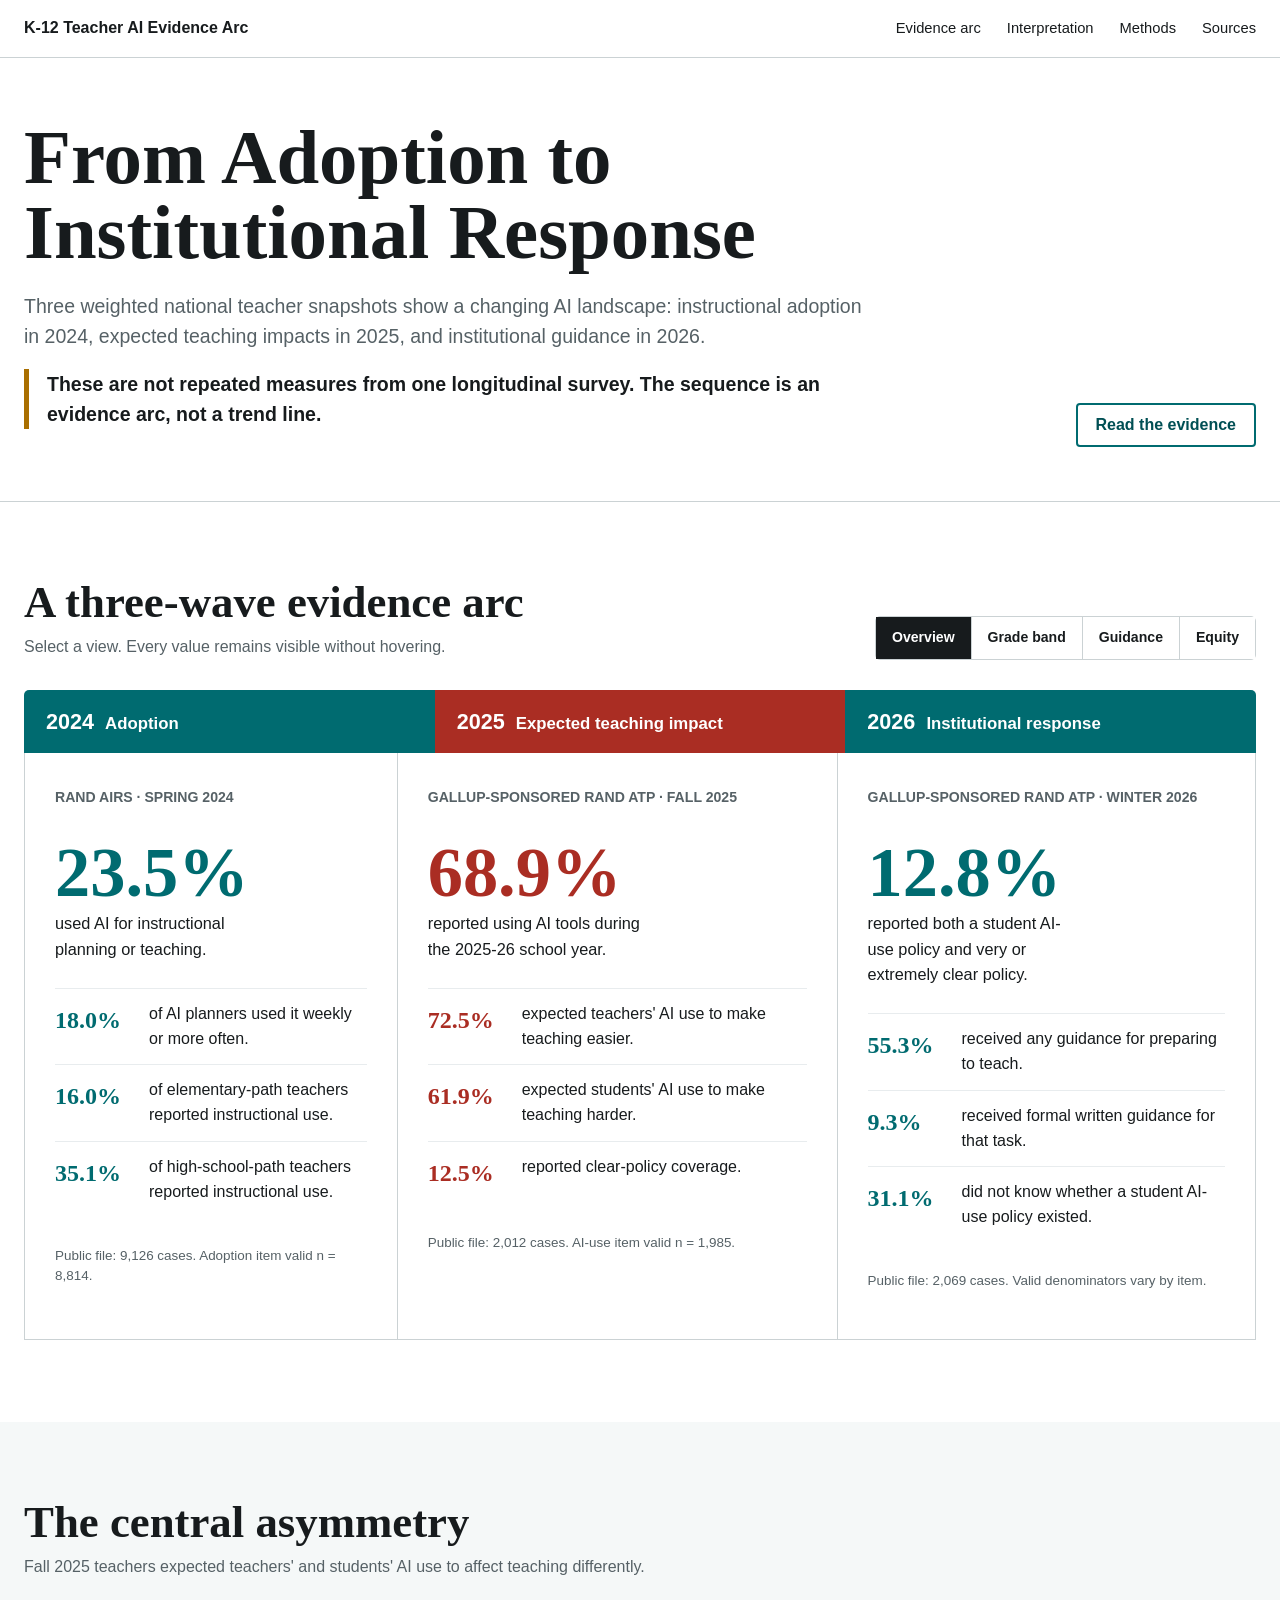
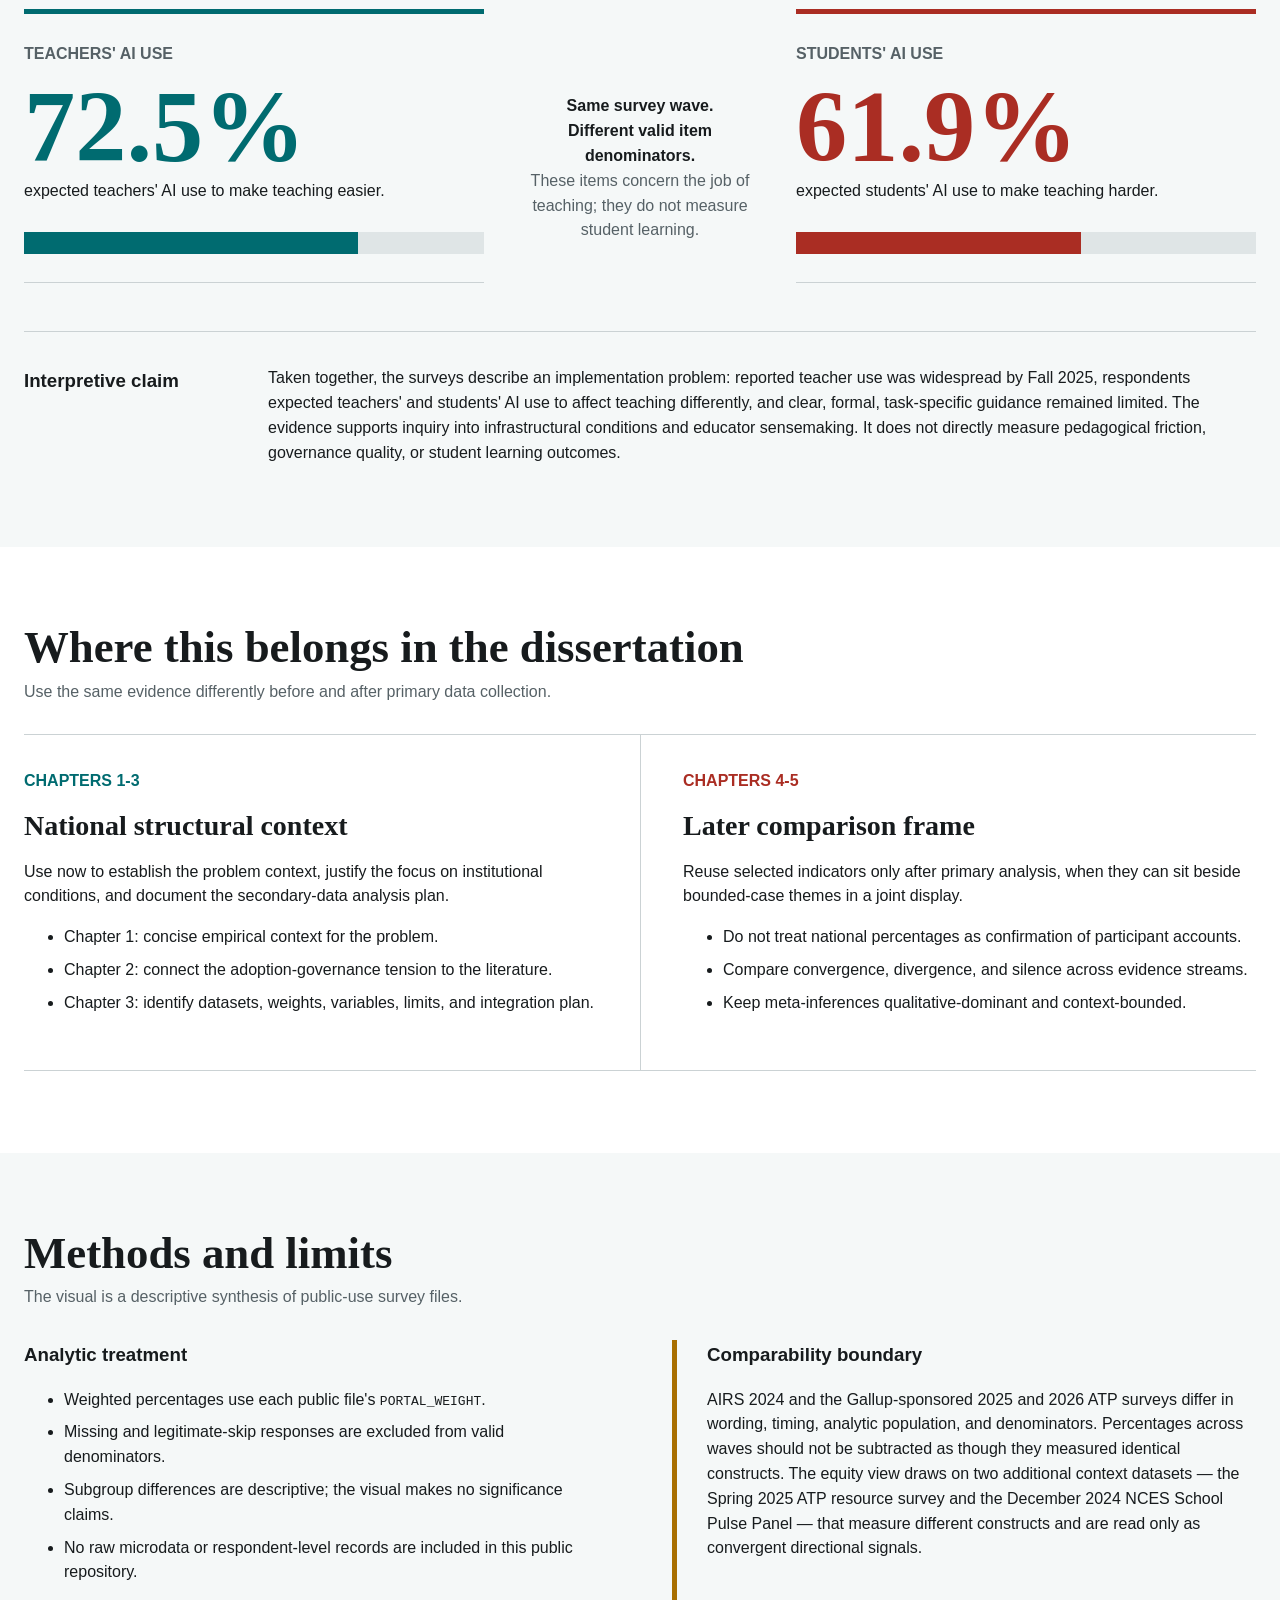
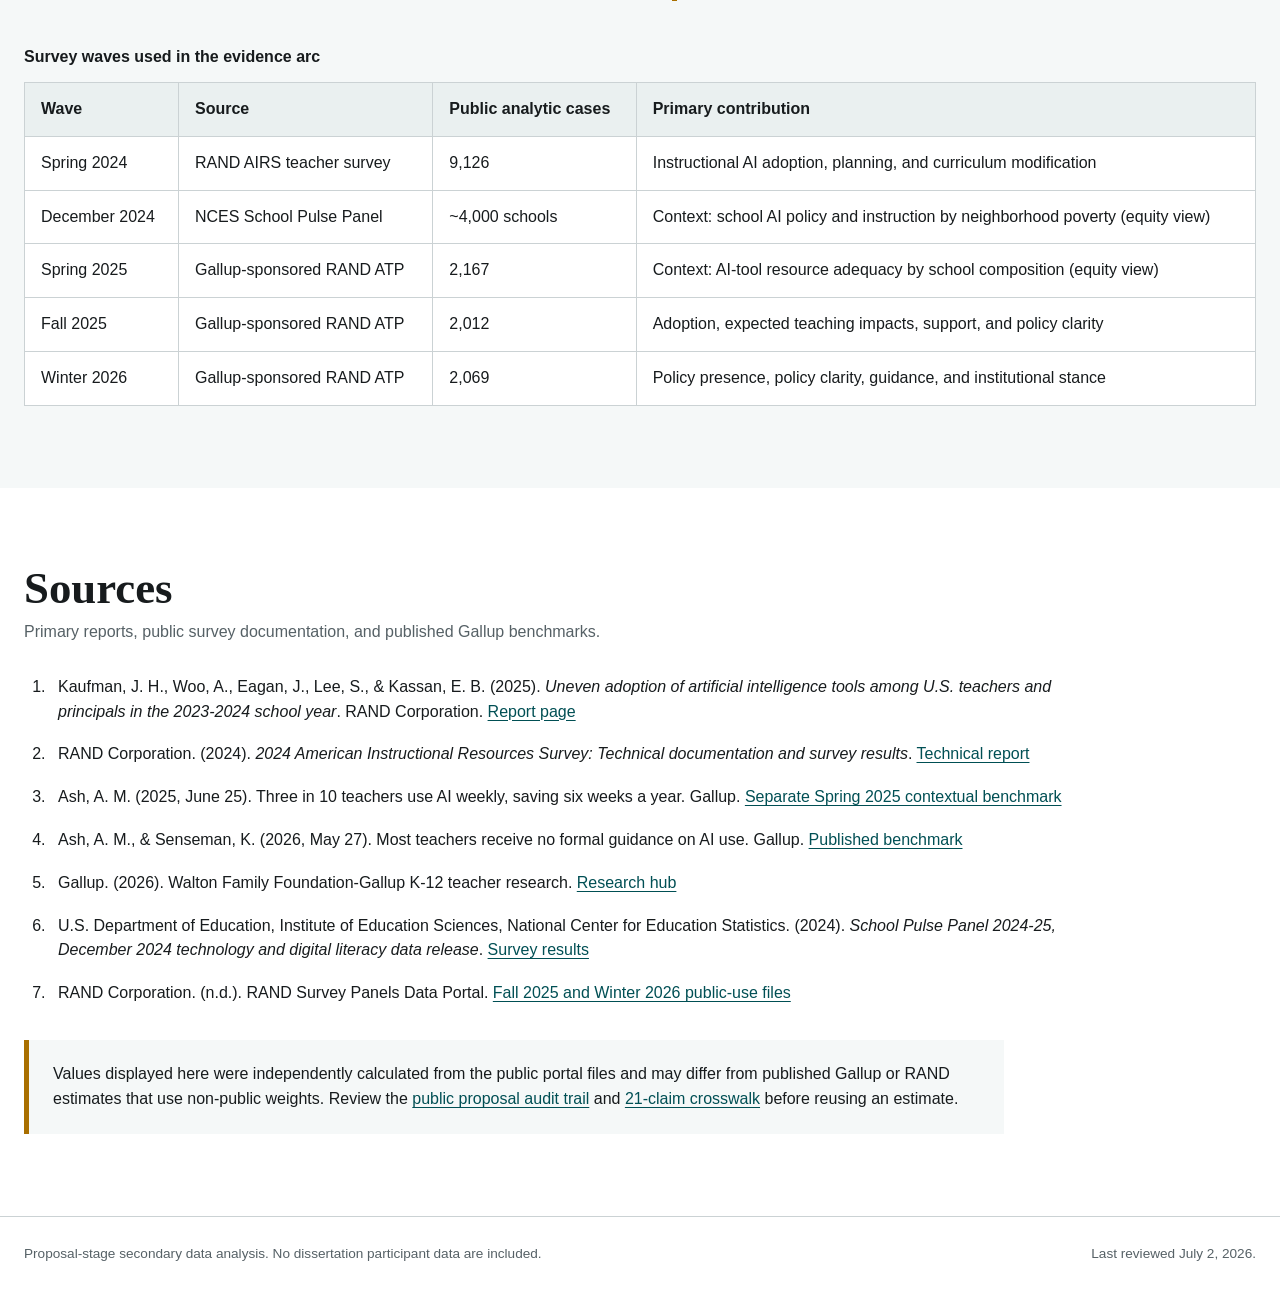
==== commit 6f9947e6: "Correct teaching-impact claims and add proposal audit metadata" ====
--- a/index.html
+++ b/index.html
@@ -27,7 +27,7 @@
         <h1>From Adoption to Institutional Response</h1>
         <p>
           Three weighted national teacher snapshots show a changing AI landscape:
-          instructional adoption in 2024, perceived consequences in 2025, and
+          instructional adoption in 2024, expected teaching impacts in 2025, and
           institutional guidance in 2026.
         </p>
         <p class="boundary-note">
@@ -59,7 +59,7 @@
         </div>
         <div class="stage stage-2025">
           <span>2025</span>
-          <strong>Consequences</strong>
+          <strong>Expected teaching impact</strong>
         </div>
         <div class="stage stage-2026">
           <span>2026</span>
@@ -77,28 +77,28 @@
       <div class="section-heading">
         <div>
           <h2>The central asymmetry</h2>
-          <p>Fall 2025 teachers described a professional benefit alongside a learning concern.</p>
+          <p>Fall 2025 teachers expected teachers' and students' AI use to affect teaching differently.</p>
         </div>
       </div>
 
       <div class="asymmetry-grid">
         <article class="asymmetry-side benefit">
-          <p class="measure-label">Teachers' jobs</p>
+          <p class="measure-label">Teachers' AI use</p>
           <p class="large-value">72.5%</p>
-          <p>said AI makes teachers' jobs easier.</p>
-          <div class="single-bar" aria-label="72.5 percent said AI makes teachers' jobs easier">
+          <p>expected teachers' AI use to make teaching easier.</p>
+          <div class="single-bar" aria-label="72.5 percent expected teachers' AI use to make teaching easier">
             <span style="width:72.5%"></span>
           </div>
         </article>
         <div class="asymmetry-note">
-          <strong>Same respondents.<br>Different questions.</strong>
-          <p>This is a tension to investigate, not proof that AI causes learning harm.</p>
+          <strong>Same survey wave.<br>Different valid item denominators.</strong>
+          <p>These items concern the job of teaching; they do not measure student learning.</p>
         </div>
         <article class="asymmetry-side concern">
-          <p class="measure-label">Students' learning</p>
+          <p class="measure-label">Students' AI use</p>
           <p class="large-value">61.9%</p>
-          <p>said AI makes students' learning harder.</p>
-          <div class="single-bar" aria-label="61.9 percent said AI makes students' learning harder">
+          <p>expected students' AI use to make teaching harder.</p>
+          <div class="single-bar" aria-label="61.9 percent expected students' AI use to make teaching harder">
             <span style="width:61.9%"></span>
           </div>
         </article>
@@ -107,9 +107,10 @@
       <div class="interpretive-claim">
         <h3>Interpretive claim</h3>
         <p>
-          Taken together, the surveys describe an implementation problem: teacher use
-          expanded while clear, formal, task-specific institutional guidance remained
-          limited. The evidence supports inquiry into infrastructural conditions and
+          Taken together, the surveys describe an implementation problem: reported teacher use
+          was widespread by Fall 2025, respondents expected teachers' and students' AI
+          use to affect teaching differently, and clear, formal, task-specific guidance
+          remained limited. The evidence supports inquiry into infrastructural conditions and
           educator sensemaking. It does not directly measure pedagogical friction,
           governance quality, or student learning outcomes.
         </p>
@@ -219,7 +220,7 @@
               <td>Fall 2025</td>
               <td>Gallup-sponsored RAND ATP</td>
               <td>2,012</td>
-              <td>Adoption, perceived consequences, support, and policy clarity</td>
+              <td>Adoption, expected teaching impacts, support, and policy clarity</td>
             </tr>
             <tr>
               <td>Winter 2026</td>
@@ -253,7 +254,7 @@
         </li>
         <li>
           Ash, A. M. (2025, June 25). Three in 10 teachers use AI weekly, saving six weeks a year. Gallup.
-          <a href="https://news.gallup.com/poll/691967/three-teachers-weekly-saving-six-weeks-year.aspx">Published benchmark</a>
+          <a href="https://news.gallup.com/poll/691967/three-teachers-weekly-saving-six-weeks-year.aspx">Separate Spring 2025 contextual benchmark</a>
         </li>
         <li>
           Ash, A. M., &amp; Senseman, K. (2026, May 27). Most teachers receive no formal guidance on AI use. Gallup.
@@ -271,21 +272,25 @@
         </li>
         <li>
           RAND Corporation. (n.d.). RAND Survey Panels Data Portal.
-          <a href="https://rspdata.org/">Public-use data portal</a>
+          <a href="https://rspdata.org/">Fall 2025 and Winter 2026 public-use files</a>
         </li>
       </ol>
 
       <p class="source-note">
         Values displayed here were independently calculated from the public portal files
         and may differ from published Gallup or RAND estimates that use non-public weights.
-        See the repository methods memo and chart-ready CSV for exact denominators.
+        Review the
+        <a href="https://github.com/minerclass/k12-ai-evidence-arc-2024-2026/blob/main/analysis/PROPOSAL_AUDIT_TRAIL.md">public proposal audit trail</a>
+        and
+        <a href="https://github.com/minerclass/k12-ai-evidence-arc-2024-2026/blob/main/data/dissertation_table1_claims.csv">21-claim crosswalk</a>
+        before reusing an estimate.
       </p>
     </section>
   </main>
 
   <footer>
     <p>Proposal-stage secondary data analysis. No dissertation participant data are included.</p>
-    <p>Last reviewed June 29, 2026.</p>
+    <p>Last reviewed July 2, 2026.</p>
   </footer>
 </body>
 </html>
--- a/styles.css
+++ b/styles.css
@@ -806,6 +806,11 @@
     padding: 28px 0;
   }
 
+  .source-list a {
+    white-space: normal;
+    overflow-wrap: anywhere;
+  }
+
   footer {
     display: block;
   }
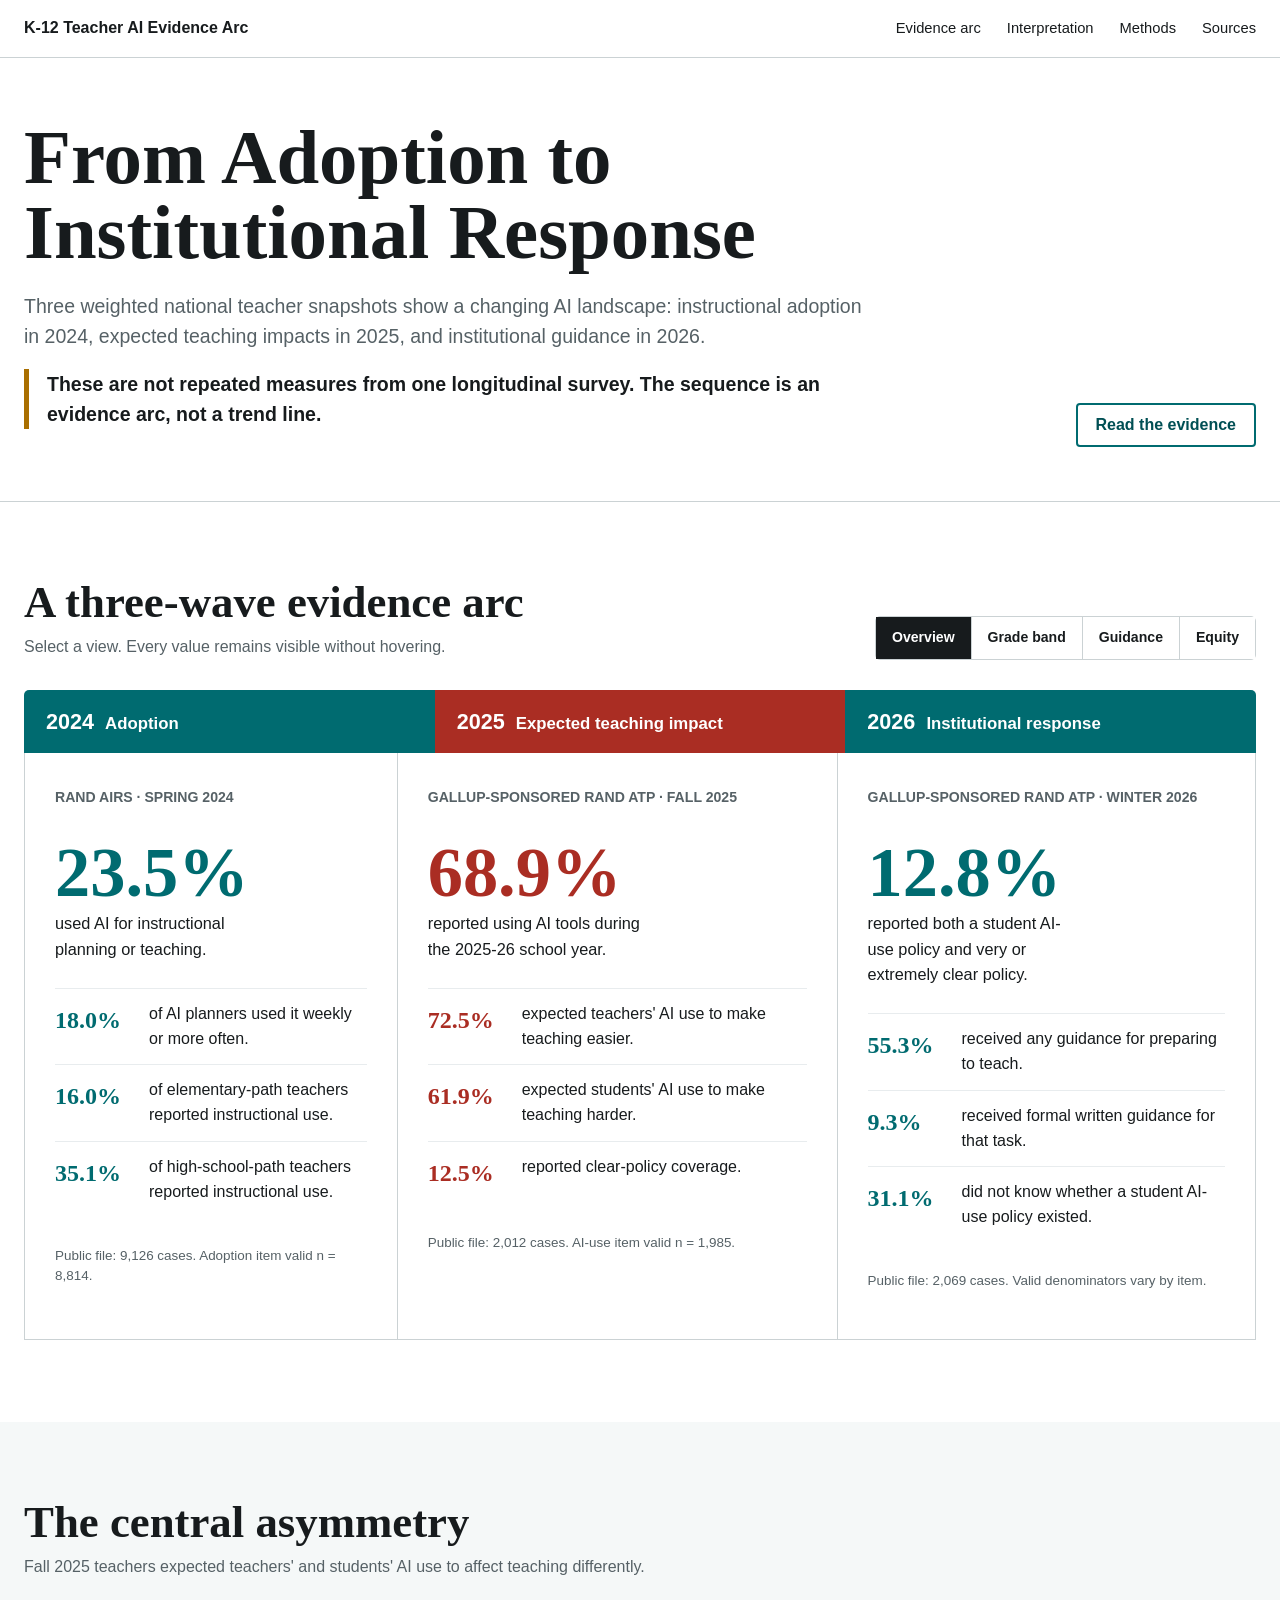
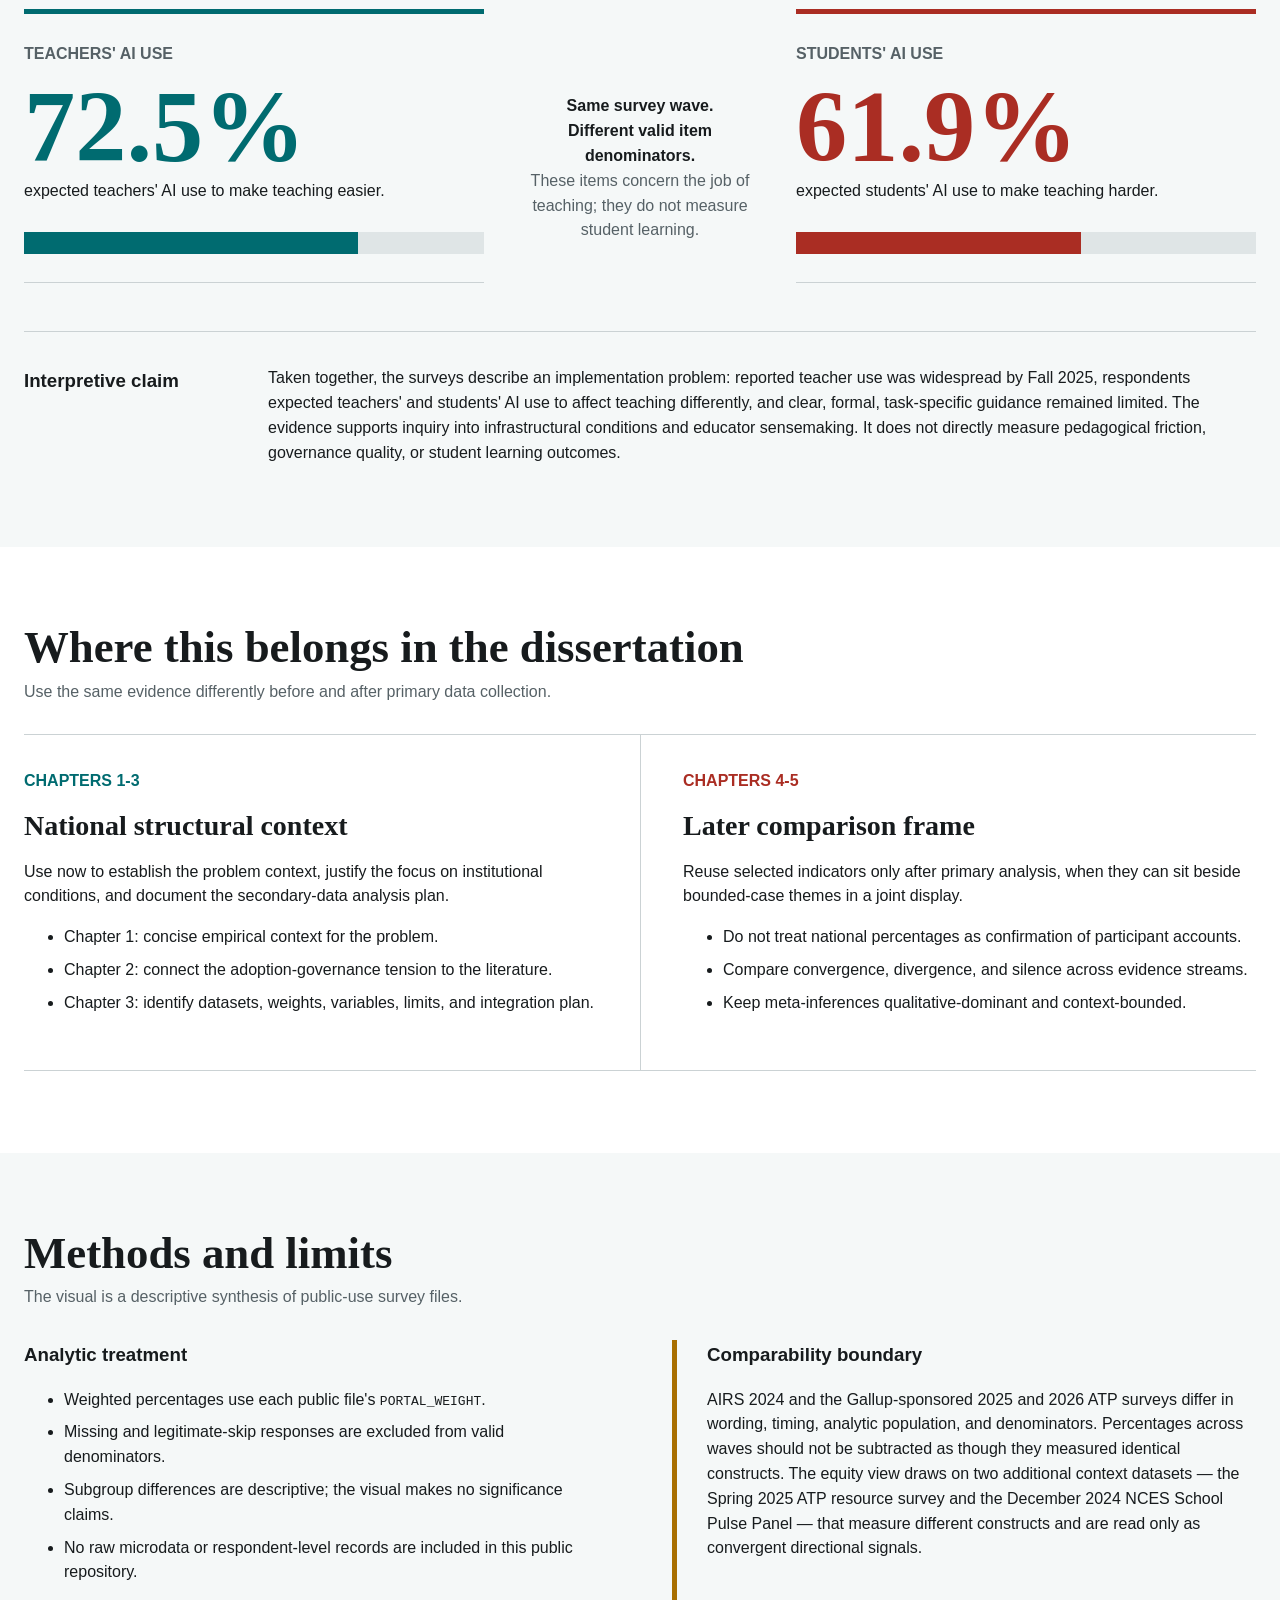
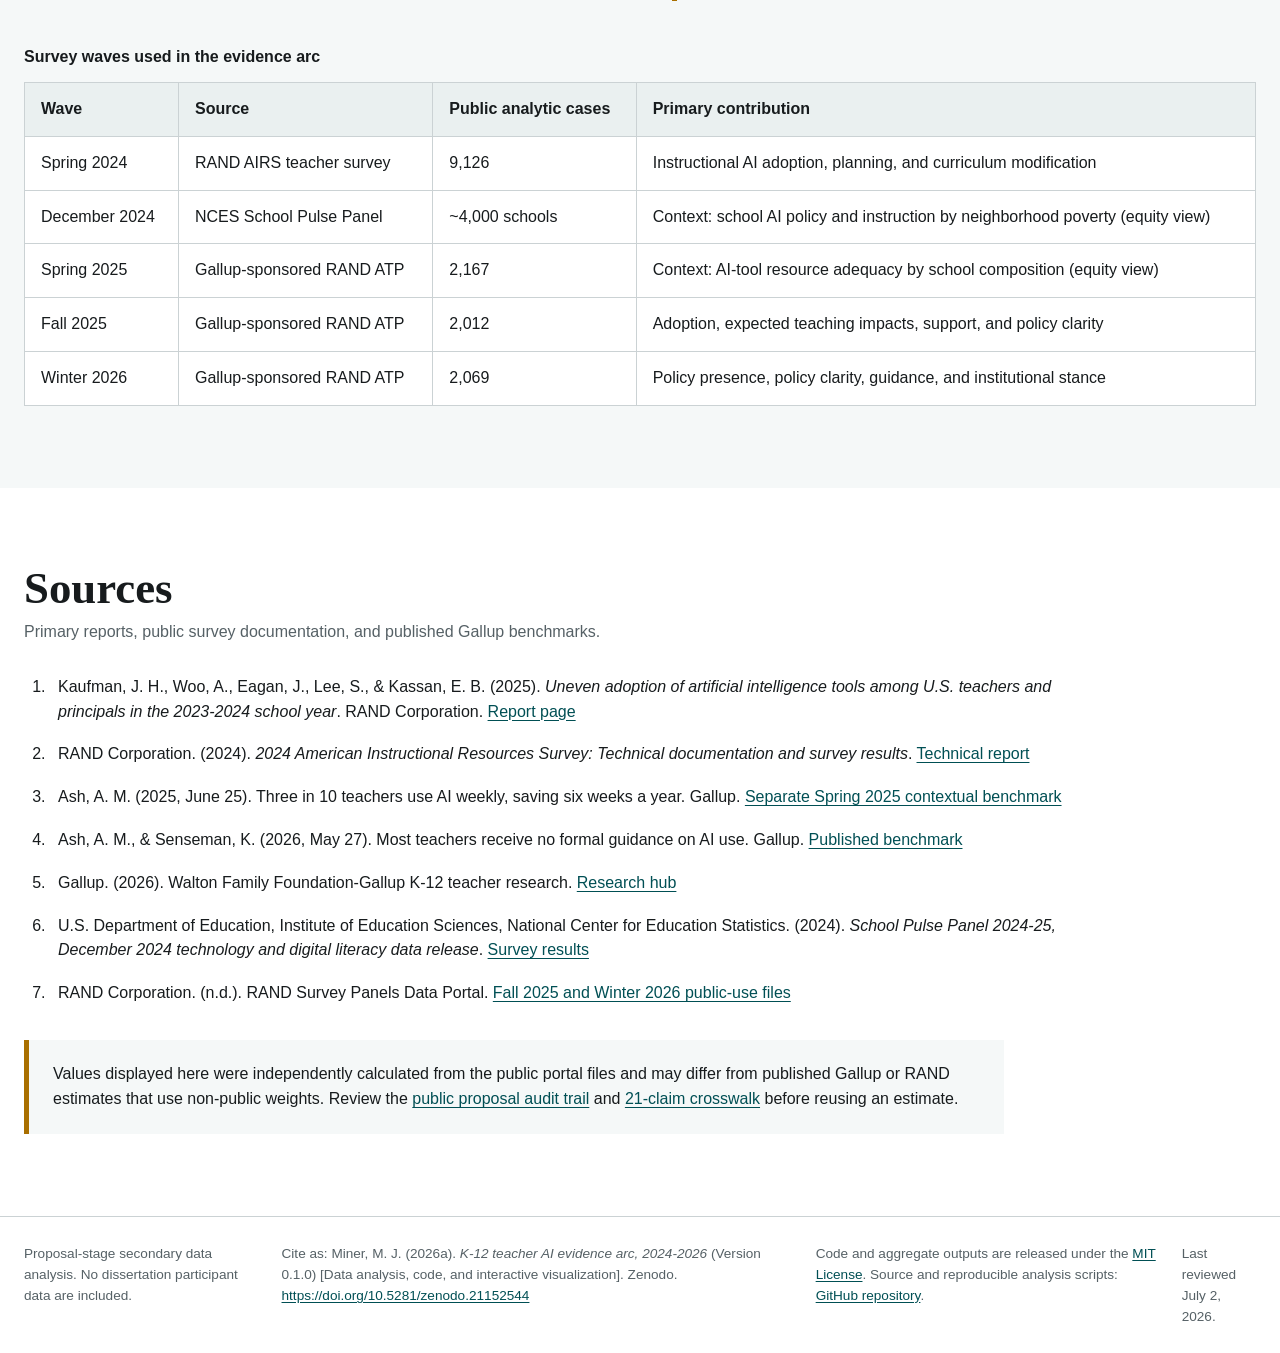
==== commit df8c2f0f: "Correct stale citation and license status; surface the DOI on the page The Zenodo record is publishe" ====
--- a/index.html
+++ b/index.html
@@ -290,6 +290,17 @@
 
   <footer>
     <p>Proposal-stage secondary data analysis. No dissertation participant data are included.</p>
+    <p class="cite-line">
+      Cite as: Miner, M. J. (2026a). <em>K-12 teacher AI evidence arc, 2024-2026</em> (Version 0.1.0)
+      [Data analysis, code, and interactive visualization]. Zenodo.
+      <a href="https://doi.org/10.5281/zenodo.21152544">https://doi.org/10.5281/zenodo.21152544</a>
+    </p>
+    <p>
+      Code and aggregate outputs are released under the
+      <a href="https://github.com/minerclass/k12-ai-evidence-arc-2024-2026/blob/main/LICENSE">MIT License</a>.
+      Source and reproducible analysis scripts:
+      <a href="https://github.com/minerclass/k12-ai-evidence-arc-2024-2026">GitHub repository</a>.
+    </p>
     <p>Last reviewed July 2, 2026.</p>
   </footer>
 </body>
--- a/styles.css
+++ b/styles.css
@@ -848,3 +848,12 @@
     scroll-behavior: auto;
   }
 }
+
+/* Citation line in the footer: this companion is cited as Miner (2026a) from the
+   proposal and from three sibling public artifacts, so the DOI must be visible here. */
+footer .cite-line {
+  max-width: 68ch;
+  margin-inline: auto;
+  text-wrap: pretty;
+}
+footer .cite-line em { font-style: italic; }
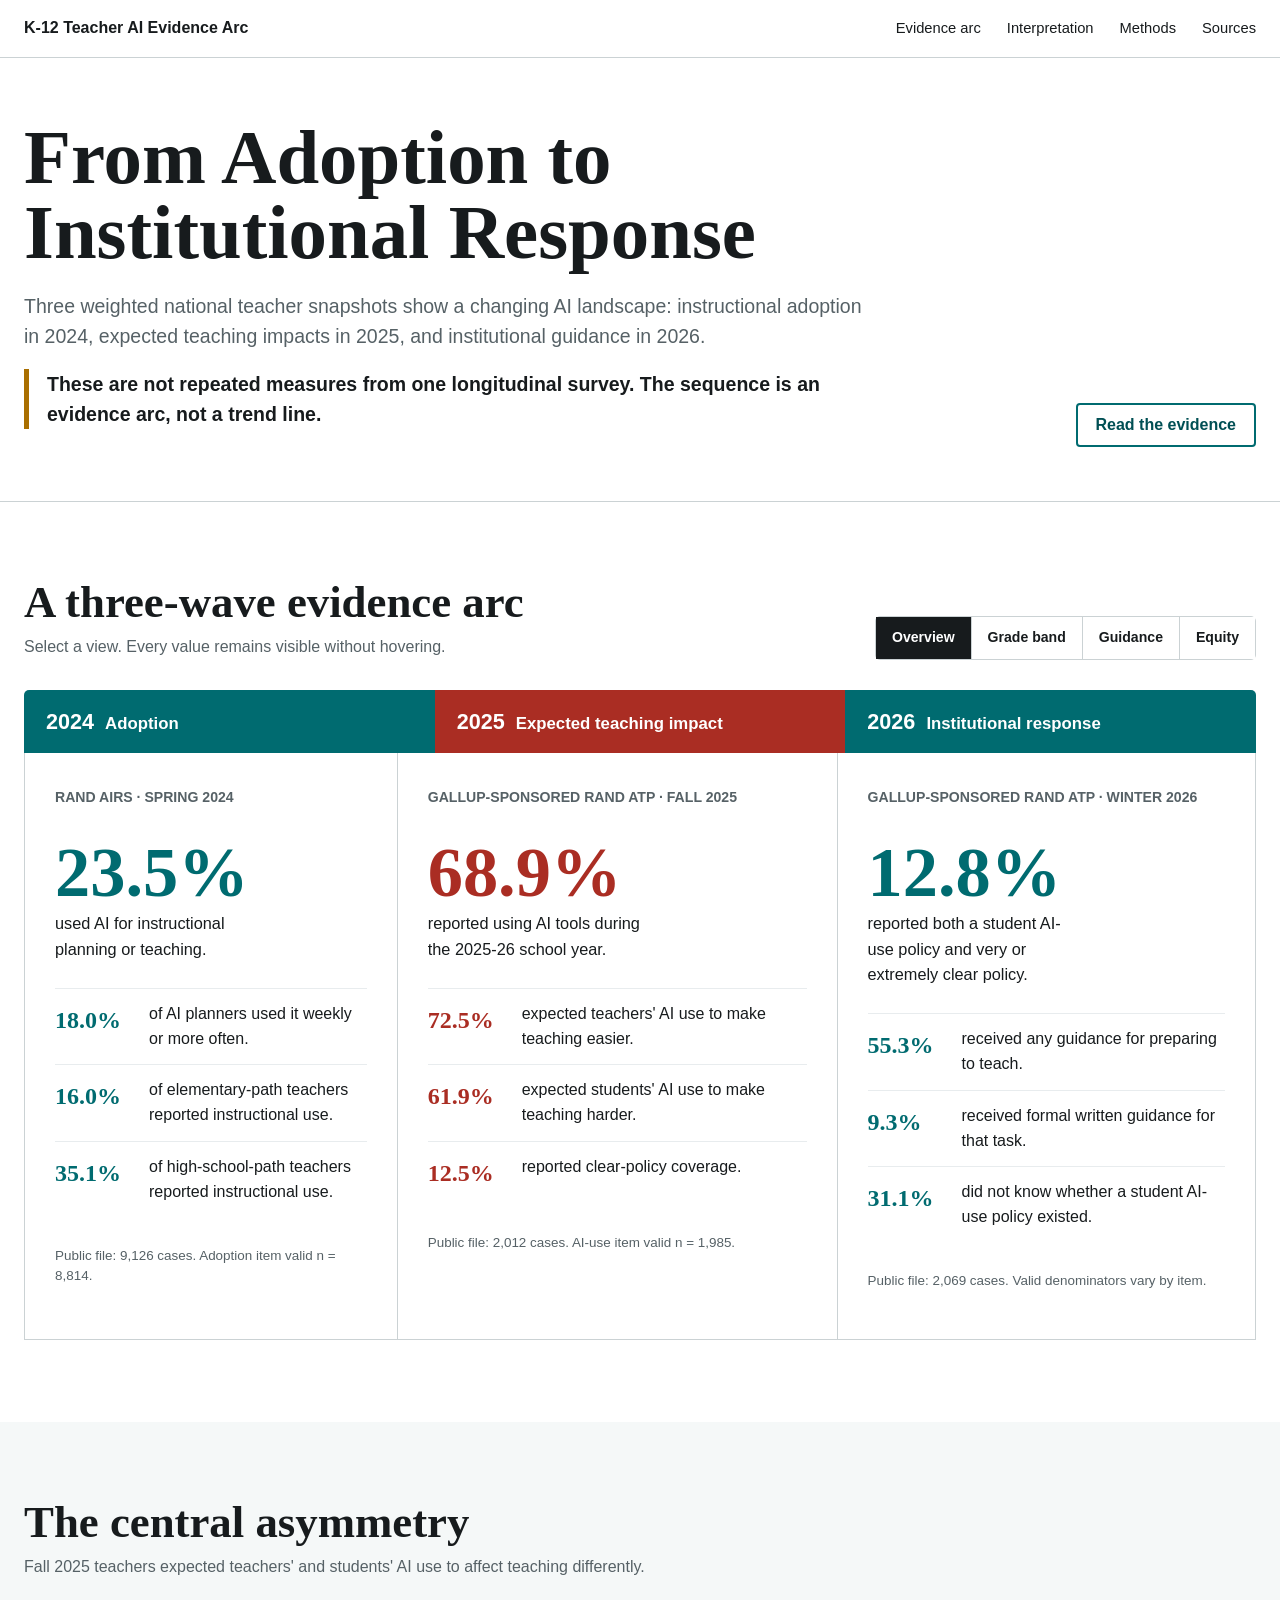
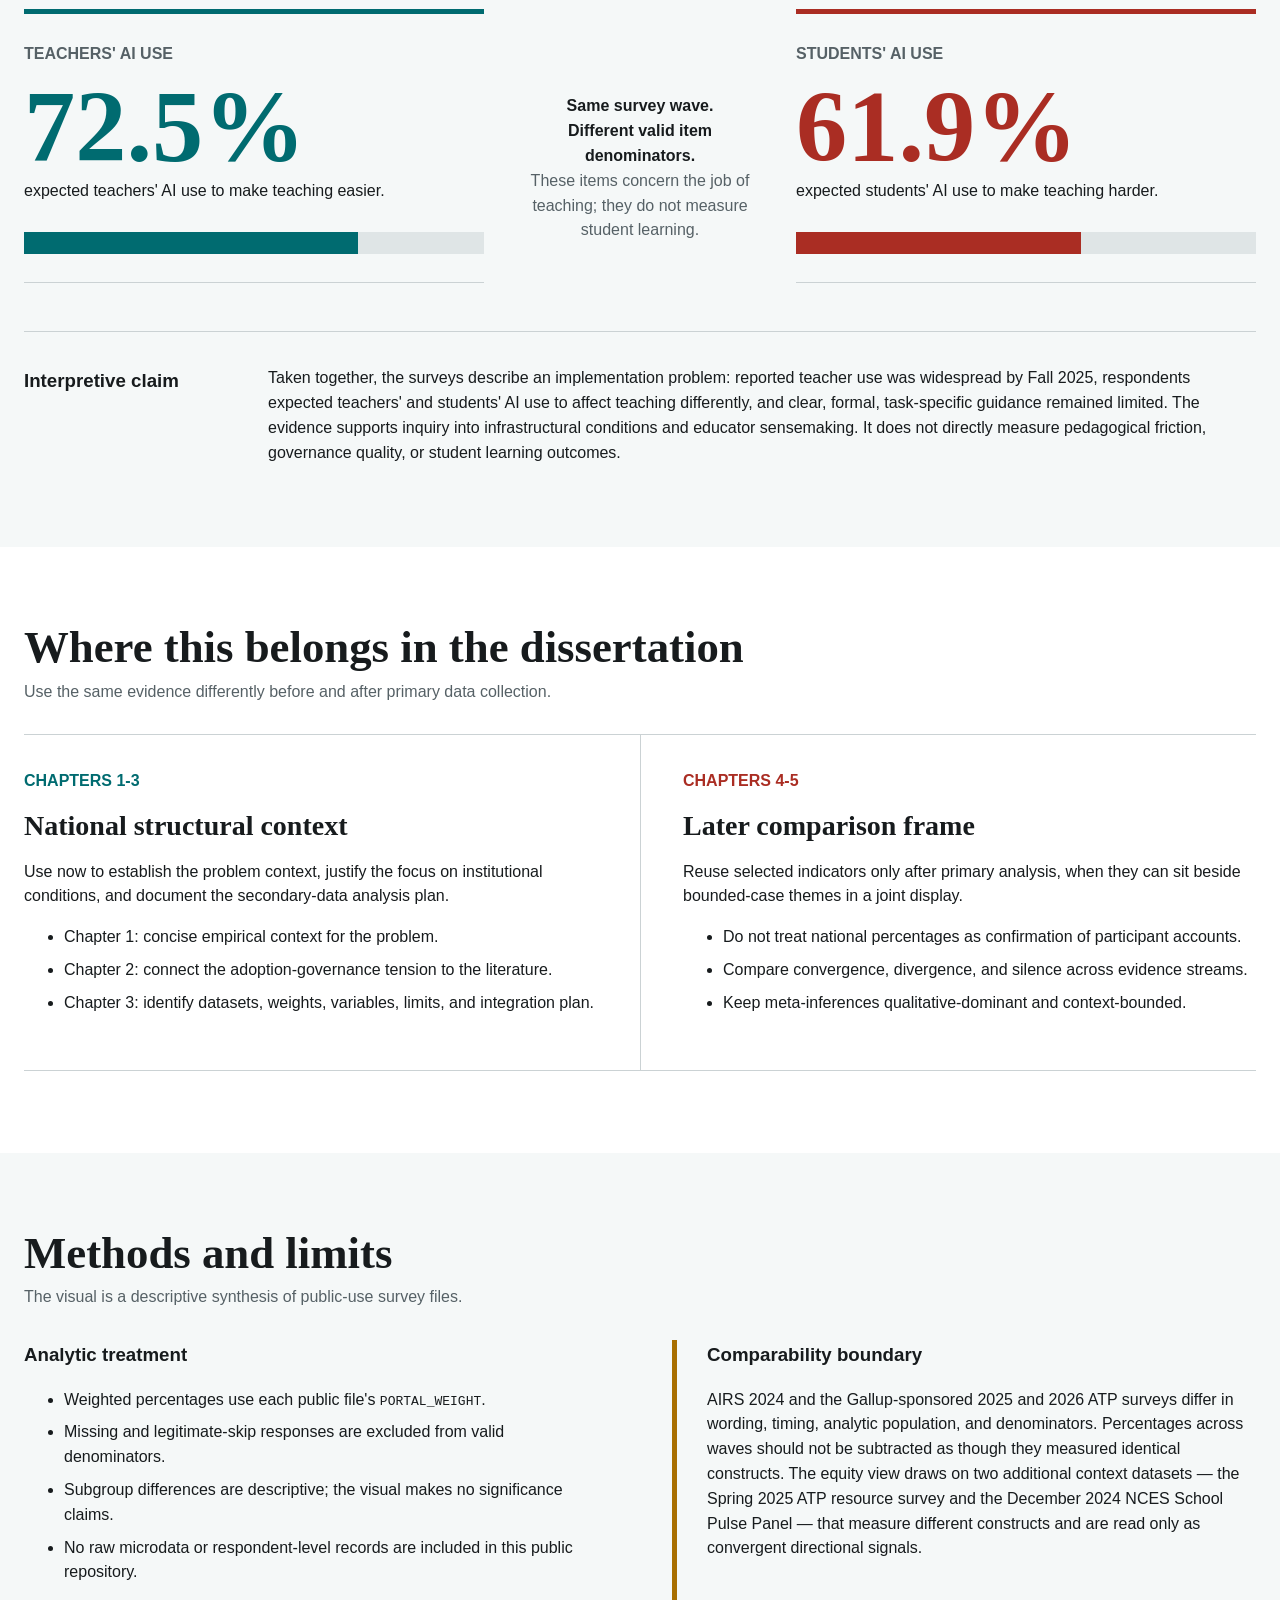
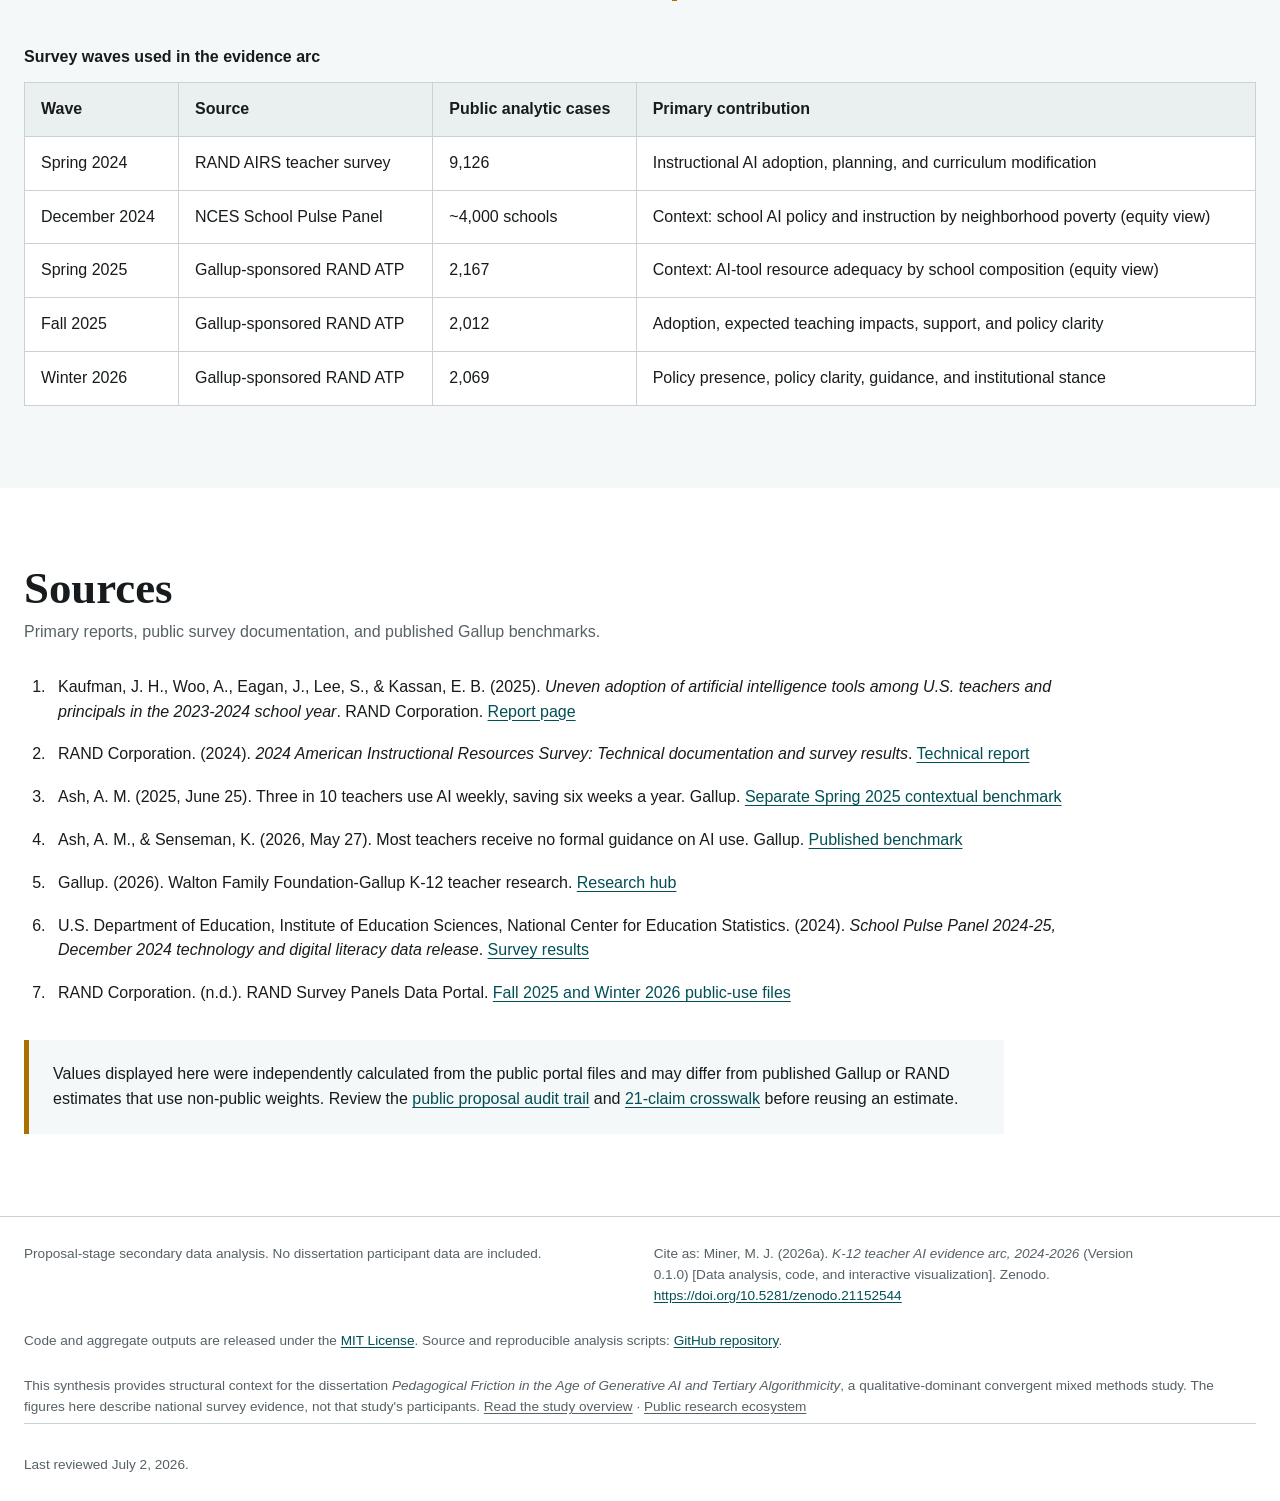
==== commit 579997b7: "fix(links): link back into the research ecosystem A design-cohesion review across 31 repositories fo" ====
--- a/index.html
+++ b/index.html
@@ -301,6 +301,14 @@
       Source and reproducible analysis scripts:
       <a href="https://github.com/minerclass/k12-ai-evidence-arc-2024-2026">GitHub repository</a>.
     </p>
+    <p class="ecosystem-line">
+      This synthesis provides structural context for the dissertation
+      <em>Pedagogical Friction in the Age of Generative AI and Tertiary Algorithmicity</em>,
+      a qualitative-dominant convergent mixed methods study. The figures here describe national
+      survey evidence, not that study's participants.
+      <a href="https://minerclass.github.io/dissertation-overview/">Read the study overview</a> &middot;
+      <a href="https://minerclass.github.io/">Public research ecosystem</a>
+    </p>
     <p>Last reviewed July 2, 2026.</p>
   </footer>
 </body>
--- a/styles.css
+++ b/styles.css
@@ -857,3 +857,21 @@
   text-wrap: pretty;
 }
 footer .cite-line em { font-style: italic; }
+
+/* Ecosystem link line. The footer is a non-wrapping flex row, so a fifth
+   paragraph would squeeze the citation; allow wrapping and give this line its
+   own full-width row. */
+footer {
+  flex-wrap: wrap;
+}
+
+.ecosystem-line {
+  flex-basis: 100%;
+  padding-bottom: 6px;
+  border-bottom: 1px solid var(--line);
+  margin-bottom: 6px !important;
+}
+
+.ecosystem-line a {
+  color: inherit;
+}
